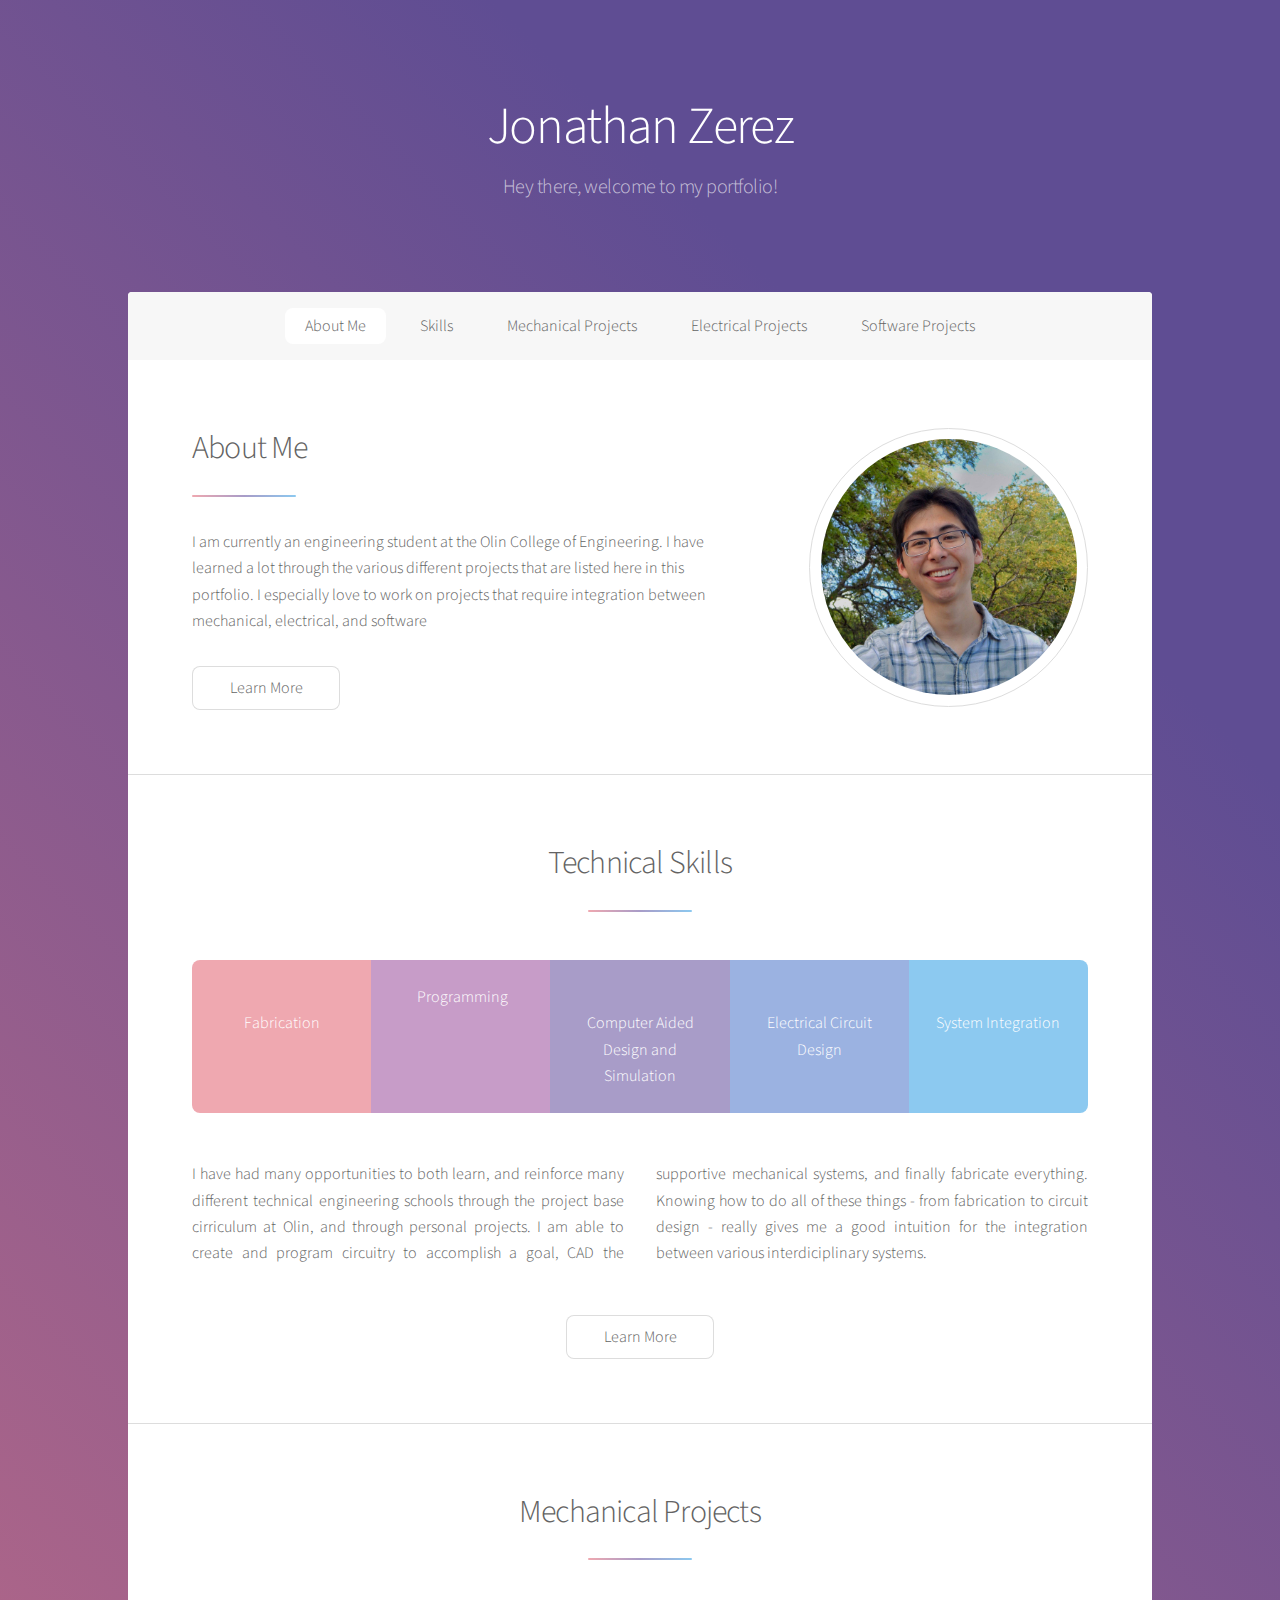
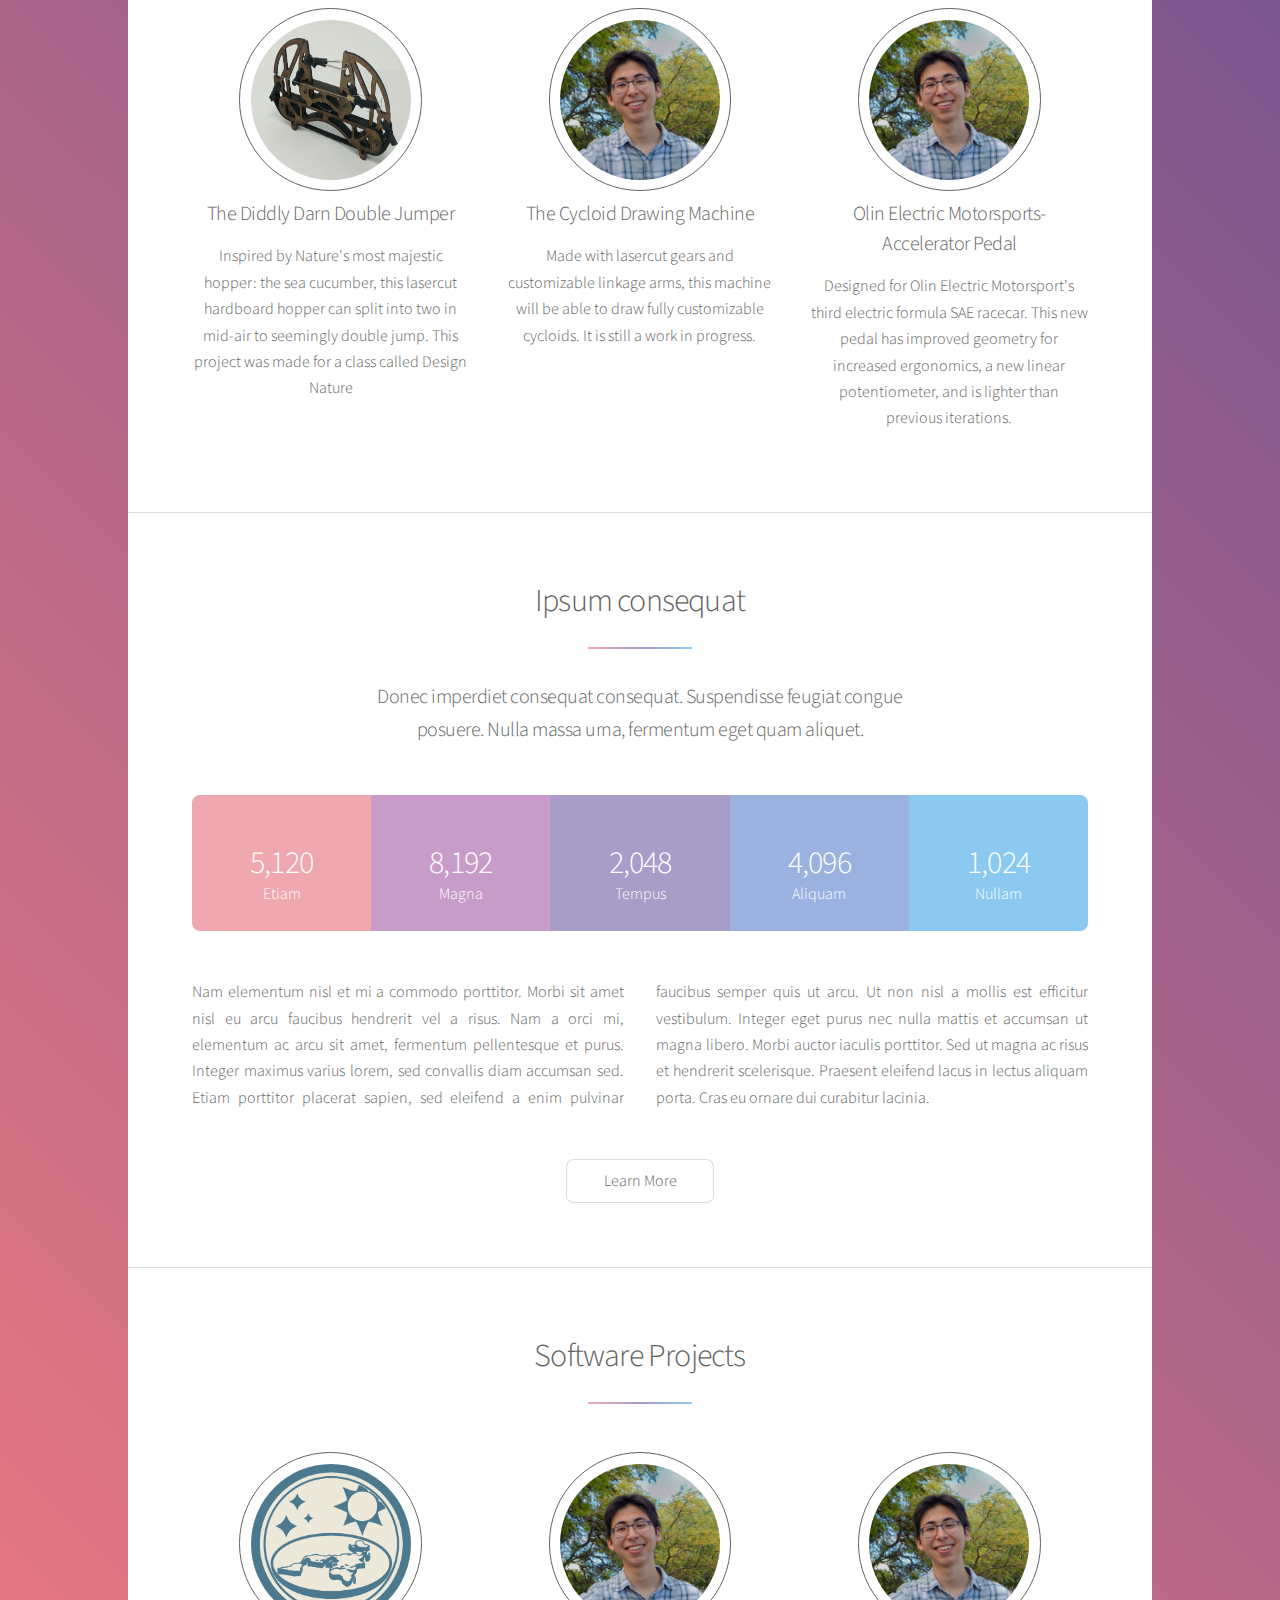
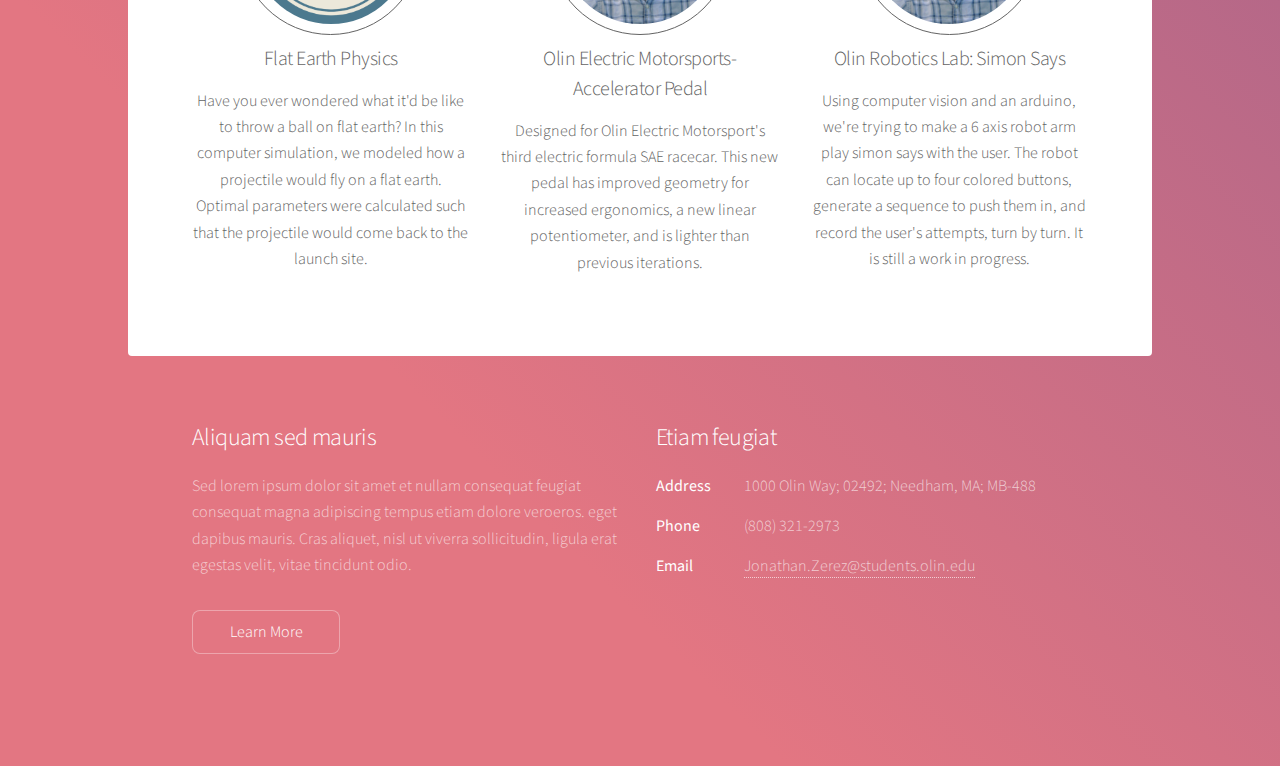
==== index.html @ deaae718 "basic customization" ====
<!DOCTYPE HTML>
<!--
	Stellar by HTML5 UP
	html5up.net | @ajlkn
	Free for personal and commercial use under the CCA 3.0 license (html5up.net/license)
-->
<html>
	<head>
		<title>Jonathan Zerez's Portfolio</title>
		<meta charset="utf-8" />
		<meta name="viewport" content="width=device-width, initial-scale=1" />
		<!--[if lte IE 8]><script src="assets/js/ie/html5shiv.js"></script><![endif]-->
		<link rel="stylesheet" href="assets/css/main.css" />
		<!--[if lte IE 9]><link rel="stylesheet" href="assets/css/ie9.css" /><![endif]-->
		<!--[if lte IE 8]><link rel="stylesheet" href="assets/css/ie8.css" /><![endif]-->
	</head>
	<body>

		<!-- Wrapper -->
			<div id="wrapper">

				<!-- Header -->
					<header id="header" class="alt">
						<h1>Jonathan Zerez</h1>
						<p>Hey there, welcome to my portfolio!</p>
					</header>

				<!-- Nav -->
					<nav id="nav">
						<ul>
							<li><a href="#intro" class="active">About Me</a></li>
							<li><a href="#skills">Skills</a></li>
							<li><a href="#first">Mechanical Projects</a></li>
							<li><a href="#second">Electrical Projects</a></li>
							<li><a href="#cta">Software Projects</a></li>
						</ul>
					</nav>

				<!-- Main -->
					<div id="main">

						<!-- Introduction -->
							<section id="intro" class="main">
								<div class="spotlight">
									<div class="content">
										<header class="major">
											<h2>About Me</h2>
										</header>
										<p>I am currently an engineering student at the Olin College of Engineering. I have learned a lot through the various different projects that are listed here in this portfolio. I especially love to work on projects that require integration between mechanical, electrical, and software</p>
										<ul class="actions">
											<li><a href="generic.html" class="button">Learn More</a></li>
										</ul>
									</div>
									<span class="image"><img src="images/pic01.jpg" alt="" /></span>
								</div>
							</section>

							<section id="skills" class="main special">
								<header class="major">
									<h2>Technical Skills</h2>
								</header>
								<ul class="statistics">
									<li class="style1">
										<span class="icon fa-cubes"></span>
										<br />
										Fabrication
									</li>
									<li class="style2">
										<span class="icon fa-code"></span>
										Programming
									</li>
									<li class="style3">
										<span class="icon fa-cogs"></span>
										<br />
										Computer Aided Design and Simulation
									</li>
									<li class="style4">
										<span class="icon fa-sitemap"></span>
										<br />
										Electrical Circuit Design
									</li>
									<li class="style5">
										<span class="icon fa-rocket"></span>
										<br />
										System Integration
									</li>
								</ul>
								<p class="content">I have had many opportunities to both learn, and reinforce many different technical engineering schools through the project base cirriculum at Olin, and through personal projects. I am able to create and program circuitry to accomplish a goal, CAD the supportive mechanical systems, and finally fabricate everything. Knowing how to do all of these things - from fabrication to circuit design - really gives me a good intuition for the integration between various interdiciplinary systems. </p>
								<footer class="major">
									<ul class="actions">
										<li><a href="generic.html" class="button">Learn More</a></li>
									</ul>
								</footer>
							</section>

						<!-- First Section -->
							<section id="first" class="main special">
								<header class="major">
									<h2>Mechanical Projects</h2>
								</header>
								<ul class="features">
									<li>
										<!--span class="icon"><img src="images/pic01.jpg" alt="" /></span-->
										<span class="image smol"><img src="images/Hopper1_crop.jpg" alt="" /></span>
										<h3>The Diddly Darn Double Jumper</h3>
										<p>Inspired by Nature's most majestic hopper: the sea cucumber, this lasercut hardboard hopper can split into two in mid-air to seemingly double jump. This project was made for a class called Design Nature</p>
									</li>
									<li>
										<span class="image smol"><img src="images/pic01.jpg" alt="" /></span>
										<h3>The Cycloid Drawing Machine</h3>
										<p>Made with lasercut gears and customizable linkage arms, this machine will be able to draw fully customizable cycloids. It is still a work in progress.</p>
									</li>
									<li>
										<span class="image smol"><img src="images/pic01.jpg" alt="" /></span>
										<h3>Olin Electric Motorsports-Accelerator Pedal</h3>
										<p>Designed for Olin Electric Motorsport's third electric formula SAE racecar. This new pedal has improved geometry for increased ergonomics, a new linear potentiometer, and is lighter than previous iterations.</p>
									</li>
								</ul>
							</section>

						<!-- Second Section -->
							<section id="second" class="main special">
								<header class="major">
									<h2>Ipsum consequat</h2>
									<p>Donec imperdiet consequat consequat. Suspendisse feugiat congue<br />
									posuere. Nulla massa urna, fermentum eget quam aliquet.</p>
								</header>
								<ul class="statistics">
									<li class="style1">
										<span class="icon fa-code-fork"></span>
										<strong>5,120</strong> Etiam
									</li>
									<li class="style2">
										<span class="icon fa-folder-open-o"></span>
										<strong>8,192</strong> Magna
									</li>
									<li class="style3">
										<span class="icon fa-signal"></span>
										<strong>2,048</strong> Tempus
									</li>
									<li class="style4">
										<span class="icon fa-laptop"></span>
										<strong>4,096</strong> Aliquam
									</li>
									<li class="style5">
										<span class="icon fa-diamond"></span>
										<strong>1,024</strong> Nullam
									</li>
								</ul>
								<p class="content">Nam elementum nisl et mi a commodo porttitor. Morbi sit amet nisl eu arcu faucibus hendrerit vel a risus. Nam a orci mi, elementum ac arcu sit amet, fermentum pellentesque et purus. Integer maximus varius lorem, sed convallis diam accumsan sed. Etiam porttitor placerat sapien, sed eleifend a enim pulvinar faucibus semper quis ut arcu. Ut non nisl a mollis est efficitur vestibulum. Integer eget purus nec nulla mattis et accumsan ut magna libero. Morbi auctor iaculis porttitor. Sed ut magna ac risus et hendrerit scelerisque. Praesent eleifend lacus in lectus aliquam porta. Cras eu ornare dui curabitur lacinia.</p>
								<footer class="major">
									<ul class="actions">
										<li><a href="generic.html" class="button">Learn More</a></li>
									</ul>
								</footer>
							</section>

						<!-- Get Started -->
							<section id="cta" class="main special">
								<header class="major">
									<h2>Software Projects</h2>
								</header>
								<ul class="features">
									<li>
										<!--span class="icon"><img src="images/pic01.jpg" alt="" /></span-->
										<span class="image smol"><img src="images/flat_earth.png" alt="" /></span>
										<h3>Flat Earth Physics</h3>
										<p>Have you ever wondered what it'd be like to throw a ball on flat earth? In this computer simulation, we modeled how a projectile would fly on a flat earth. Optimal parameters were calculated such that the projectile would come back to the launch site.</p>
									</li>
									<li>
										<span class="image smol"><img src="images/pic01.jpg" alt="" /></span>
										<h3>Olin Electric Motorsports-Accelerator Pedal</h3>
										<p>Designed for Olin Electric Motorsport's third electric formula SAE racecar. This new pedal has improved geometry for increased ergonomics, a new linear potentiometer, and is lighter than previous iterations.</p>
									</li>
									<li>
										<span class="image smol"><img src="images/pic01.jpg" alt="" /></span>
										<h3>Olin Robotics Lab: Simon Says</h3>
										<p>Using computer vision and an arduino, we're trying to make a 6 axis robot arm play simon says with the user. The robot can locate up to four colored buttons, generate a sequence to push them in, and record the user's attempts, turn by turn. It is still a work in progress.</p>
									</li>

								</ul>
							<!--
								<header class="major">
									<h2>Congue imperdiet</h2>
									<p>Donec imperdiet consequat consequat. Suspendisse feugiat congue<br />
									posuere. Nulla massa urna, fermentum eget quam aliquet.</p>
								</header>
								<footer class="major">
									<ul class="actions">
										<li><a href="generic.html" class="button special">Get Started</a></li>
										<li><a href="generic.html" class="button">Learn More</a></li>
									</ul>
								</footer>

							-->
							</section>

					</div>

				<!-- Footer -->
					<footer id="footer">
						<section>
							<h2>Aliquam sed mauris</h2>
							<p>Sed lorem ipsum dolor sit amet et nullam consequat feugiat consequat magna adipiscing tempus etiam dolore veroeros. eget dapibus mauris. Cras aliquet, nisl ut viverra sollicitudin, ligula erat egestas velit, vitae tincidunt odio.</p>
							<ul class="actions">
								<li><a href="generic.html" class="button">Learn More</a></li>
							</ul>
						</section>
						<section>
							<h2>Etiam feugiat</h2>
							<dl class="alt">
								<dt>Address</dt>
								<dd>1000 Olin Way; 02492; Needham, MA; MB-488</dd>
								<dt>Phone</dt>
								<dd>(808) 321-2973</dd>
								<dt>Email</dt>
								<dd><a href="#">Jonathan.Zerez@students.olin.edu</a></dd>
							</dl>
							<!--
							<ul class="icons">
								<li><a href="#" class="icon fa-twitter alt"><span class="label">Twitter</span></a></li>
								<li><a href="#" class="icon fa-facebook alt"><span class="label">Facebook</span></a></li>
								<li><a href="#" class="icon fa-instagram alt"><span class="label">Instagram</span></a></li>
								<li><a href="#" class="icon fa-github alt"><span class="label">GitHub</span></a></li>
								<li><a href="#" class="icon fa-dribbble alt"><span class="label">Dribbble</span></a></li>
							</ul>
							-->
						</section>
					</footer>

			</div>

		<!-- Scripts -->
			<script src="assets/js/jquery.min.js"></script>
			<script src="assets/js/jquery.scrollex.min.js"></script>
			<script src="assets/js/jquery.scrolly.min.js"></script>
			<script src="assets/js/skel.min.js"></script>
			<script src="assets/js/util.js"></script>
			<!--[if lte IE 8]><script src="assets/js/ie/respond.min.js"></script><![endif]-->
			<script src="assets/js/main.js"></script>

	</body>
</html>
---- assets/css/main.css ----
@import url(font-awesome.min.css);
@import "https://fonts.googleapis.com/css?family=Source+Sans+Pro:300,400";

/*
	Stellar by HTML5 UP
	html5up.net | @ajlkn
	Free for personal and commercial use under the CCA 3.0 license (html5up.net/license)
*/

/* Reset */

	html, body, div, span, applet, object, iframe, h1, h2, h3, h4, h5, h6, p, blockquote, pre, a, abbr, acronym, address, big, cite, code, del, dfn, em, img, ins, kbd, q, s, samp, small, strike, strong, sub, sup, tt, var, b, u, i, center, dl, dt, dd, ol, ul, li, fieldset, form, label, legend, table, caption, tbody, tfoot, thead, tr, th, td, article, aside, canvas, details, embed, figure, figcaption, footer, header, hgroup, menu, nav, output, ruby, section, summary, time, mark, audio, video {
		margin: 0;
		padding: 0;
		border: 0;
		font-size: 100%;
		font: inherit;
		vertical-align: baseline;
	}

	article, aside, details, figcaption, figure, footer, header, hgroup, menu, nav, section {
		display: block;
	}

	body {
		line-height: 1;
	}

	ol, ul {
		list-style: none;
	}

	blockquote, q {
		quotes: none;
	}

	blockquote:before, blockquote:after, q:before, q:after {
		content: '';
		content: none;
	}

	table {
		border-collapse: collapse;
		border-spacing: 0;
	}

	body {
		-webkit-text-size-adjust: none;
	}

/* Box Model */

	*, *:before, *:after {
		-moz-box-sizing: border-box;
		-webkit-box-sizing: border-box;
		box-sizing: border-box;
	}

/* Grid */

	.row {
		border-bottom: solid 1px transparent;
		-moz-box-sizing: border-box;
		-webkit-box-sizing: border-box;
		box-sizing: border-box;
	}

	.row > * {
		float: left;
		-moz-box-sizing: border-box;
		-webkit-box-sizing: border-box;
		box-sizing: border-box;
	}

	.row:after, .row:before {
		content: '';
		display: block;
		clear: both;
		height: 0;
	}

	.row.uniform > * > :first-child {
		margin-top: 0;
	}

	.row.uniform > * > :last-child {
		margin-bottom: 0;
	}

	.row.\30 \25 > * {
		padding: 0 0 0 0em;
	}

	.row.\30 \25 {
		margin: 0 0 -1px 0em;
	}

	.row.uniform.\30 \25 > * {
		padding: 0em 0 0 0em;
	}

	.row.uniform.\30 \25 {
		margin: 0em 0 -1px 0em;
	}

	.row > * {
		padding: 0 0 0 1.5em;
	}

	.row {
		margin: 0 0 -1px -1.5em;
	}

	.row.uniform > * {
		padding: 1.5em 0 0 1.5em;
	}

	.row.uniform {
		margin: -1.5em 0 -1px -1.5em;
	}

	.row.\32 00\25 > * {
		padding: 0 0 0 3em;
	}

	.row.\32 00\25 {
		margin: 0 0 -1px -3em;
	}

	.row.uniform.\32 00\25 > * {
		padding: 3em 0 0 3em;
	}

	.row.uniform.\32 00\25 {
		margin: -3em 0 -1px -3em;
	}

	.row.\31 50\25 > * {
		padding: 0 0 0 2.25em;
	}

	.row.\31 50\25 {
		margin: 0 0 -1px -2.25em;
	}

	.row.uniform.\31 50\25 > * {
		padding: 2.25em 0 0 2.25em;
	}

	.row.uniform.\31 50\25 {
		margin: -2.25em 0 -1px -2.25em;
	}

	.row.\35 0\25 > * {
		padding: 0 0 0 0.75em;
	}

	.row.\35 0\25 {
		margin: 0 0 -1px -0.75em;
	}

	.row.uniform.\35 0\25 > * {
		padding: 0.75em 0 0 0.75em;
	}

	.row.uniform.\35 0\25 {
		margin: -0.75em 0 -1px -0.75em;
	}

	.row.\32 5\25 > * {
		padding: 0 0 0 0.375em;
	}

	.row.\32 5\25 {
		margin: 0 0 -1px -0.375em;
	}

	.row.uniform.\32 5\25 > * {
		padding: 0.375em 0 0 0.375em;
	}

	.row.uniform.\32 5\25 {
		margin: -0.375em 0 -1px -0.375em;
	}

	.\31 2u, .\31 2u\24 {
		width: 100%;
		clear: none;
		margin-left: 0;
	}

	.\31 1u, .\31 1u\24 {
		width: 91.6666666667%;
		clear: none;
		margin-left: 0;
	}

	.\31 0u, .\31 0u\24 {
		width: 83.3333333333%;
		clear: none;
		margin-left: 0;
	}

	.\39 u, .\39 u\24 {
		width: 75%;
		clear: none;
		margin-left: 0;
	}

	.\38 u, .\38 u\24 {
		width: 66.6666666667%;
		clear: none;
		margin-left: 0;
	}

	.\37 u, .\37 u\24 {
		width: 58.3333333333%;
		clear: none;
		margin-left: 0;
	}

	.\36 u, .\36 u\24 {
		width: 50%;
		clear: none;
		margin-left: 0;
	}

	.\35 u, .\35 u\24 {
		width: 41.6666666667%;
		clear: none;
		margin-left: 0;
	}

	.\34 u, .\34 u\24 {
		width: 33.3333333333%;
		clear: none;
		margin-left: 0;
	}

	.\33 u, .\33 u\24 {
		width: 25%;
		clear: none;
		margin-left: 0;
	}

	.\32 u, .\32 u\24 {
		width: 16.6666666667%;
		clear: none;
		margin-left: 0;
	}

	.\31 u, .\31 u\24 {
		width: 8.3333333333%;
		clear: none;
		margin-left: 0;
	}

	.\31 2u\24 + *,
	.\31 1u\24 + *,
	.\31 0u\24 + *,
	.\39 u\24 + *,
	.\38 u\24 + *,
	.\37 u\24 + *,
	.\36 u\24 + *,
	.\35 u\24 + *,
	.\34 u\24 + *,
	.\33 u\24 + *,
	.\32 u\24 + *,
	.\31 u\24 + * {
		clear: left;
	}

	.\-11u {
		margin-left: 91.66667%;
	}

	.\-10u {
		margin-left: 83.33333%;
	}

	.\-9u {
		margin-left: 75%;
	}

	.\-8u {
		margin-left: 66.66667%;
	}

	.\-7u {
		margin-left: 58.33333%;
	}

	.\-6u {
		margin-left: 50%;
	}

	.\-5u {
		margin-left: 41.66667%;
	}

	.\-4u {
		margin-left: 33.33333%;
	}

	.\-3u {
		margin-left: 25%;
	}

	.\-2u {
		margin-left: 16.66667%;
	}

	.\-1u {
		margin-left: 8.33333%;
	}

	@media screen and (max-width: 1680px) {

		.row > * {
			padding: 0 0 0 1.5em;
		}

		.row {
			margin: 0 0 -1px -1.5em;
		}

		.row.uniform > * {
			padding: 1.5em 0 0 1.5em;
		}

		.row.uniform {
			margin: -1.5em 0 -1px -1.5em;
		}

		.row.\32 00\25 > * {
			padding: 0 0 0 3em;
		}

		.row.\32 00\25 {
			margin: 0 0 -1px -3em;
		}

		.row.uniform.\32 00\25 > * {
			padding: 3em 0 0 3em;
		}

		.row.uniform.\32 00\25 {
			margin: -3em 0 -1px -3em;
		}

		.row.\31 50\25 > * {
			padding: 0 0 0 2.25em;
		}

		.row.\31 50\25 {
			margin: 0 0 -1px -2.25em;
		}

		.row.uniform.\31 50\25 > * {
			padding: 2.25em 0 0 2.25em;
		}

		.row.uniform.\31 50\25 {
			margin: -2.25em 0 -1px -2.25em;
		}

		.row.\35 0\25 > * {
			padding: 0 0 0 0.75em;
		}

		.row.\35 0\25 {
			margin: 0 0 -1px -0.75em;
		}

		.row.uniform.\35 0\25 > * {
			padding: 0.75em 0 0 0.75em;
		}

		.row.uniform.\35 0\25 {
			margin: -0.75em 0 -1px -0.75em;
		}

		.row.\32 5\25 > * {
			padding: 0 0 0 0.375em;
		}

		.row.\32 5\25 {
			margin: 0 0 -1px -0.375em;
		}

		.row.uniform.\32 5\25 > * {
			padding: 0.375em 0 0 0.375em;
		}

		.row.uniform.\32 5\25 {
			margin: -0.375em 0 -1px -0.375em;
		}

		.\31 2u\28xlarge\29, .\31 2u\24\28xlarge\29 {
			width: 100%;
			clear: none;
			margin-left: 0;
		}

		.\31 1u\28xlarge\29, .\31 1u\24\28xlarge\29 {
			width: 91.6666666667%;
			clear: none;
			margin-left: 0;
		}

		.\31 0u\28xlarge\29, .\31 0u\24\28xlarge\29 {
			width: 83.3333333333%;
			clear: none;
			margin-left: 0;
		}

		.\39 u\28xlarge\29, .\39 u\24\28xlarge\29 {
			width: 75%;
			clear: none;
			margin-left: 0;
		}

		.\38 u\28xlarge\29, .\38 u\24\28xlarge\29 {
			width: 66.6666666667%;
			clear: none;
			margin-left: 0;
		}

		.\37 u\28xlarge\29, .\37 u\24\28xlarge\29 {
			width: 58.3333333333%;
			clear: none;
			margin-left: 0;
		}

		.\36 u\28xlarge\29, .\36 u\24\28xlarge\29 {
			width: 50%;
			clear: none;
			margin-left: 0;
		}

		.\35 u\28xlarge\29, .\35 u\24\28xlarge\29 {
			width: 41.6666666667%;
			clear: none;
			margin-left: 0;
		}

		.\34 u\28xlarge\29, .\34 u\24\28xlarge\29 {
			width: 33.3333333333%;
			clear: none;
			margin-left: 0;
		}

		.\33 u\28xlarge\29, .\33 u\24\28xlarge\29 {
			width: 25%;
			clear: none;
			margin-left: 0;
		}

		.\32 u\28xlarge\29, .\32 u\24\28xlarge\29 {
			width: 16.6666666667%;
			clear: none;
			margin-left: 0;
		}

		.\31 u\28xlarge\29, .\31 u\24\28xlarge\29 {
			width: 8.3333333333%;
			clear: none;
			margin-left: 0;
		}

		.\31 2u\24\28xlarge\29 + *,
		.\31 1u\24\28xlarge\29 + *,
		.\31 0u\24\28xlarge\29 + *,
		.\39 u\24\28xlarge\29 + *,
		.\38 u\24\28xlarge\29 + *,
		.\37 u\24\28xlarge\29 + *,
		.\36 u\24\28xlarge\29 + *,
		.\35 u\24\28xlarge\29 + *,
		.\34 u\24\28xlarge\29 + *,
		.\33 u\24\28xlarge\29 + *,
		.\32 u\24\28xlarge\29 + *,
		.\31 u\24\28xlarge\29 + * {
			clear: left;
		}

		.\-11u\28xlarge\29 {
			margin-left: 91.66667%;
		}

		.\-10u\28xlarge\29 {
			margin-left: 83.33333%;
		}

		.\-9u\28xlarge\29 {
			margin-left: 75%;
		}

		.\-8u\28xlarge\29 {
			margin-left: 66.66667%;
		}

		.\-7u\28xlarge\29 {
			margin-left: 58.33333%;
		}

		.\-6u\28xlarge\29 {
			margin-left: 50%;
		}

		.\-5u\28xlarge\29 {
			margin-left: 41.66667%;
		}

		.\-4u\28xlarge\29 {
			margin-left: 33.33333%;
		}

		.\-3u\28xlarge\29 {
			margin-left: 25%;
		}

		.\-2u\28xlarge\29 {
			margin-left: 16.66667%;
		}

		.\-1u\28xlarge\29 {
			margin-left: 8.33333%;
		}

	}

	@media screen and (max-width: 1280px) {

		.row > * {
			padding: 0 0 0 1.5em;
		}

		.row {
			margin: 0 0 -1px -1.5em;
		}

		.row.uniform > * {
			padding: 1.5em 0 0 1.5em;
		}

		.row.uniform {
			margin: -1.5em 0 -1px -1.5em;
		}

		.row.\32 00\25 > * {
			padding: 0 0 0 3em;
		}

		.row.\32 00\25 {
			margin: 0 0 -1px -3em;
		}

		.row.uniform.\32 00\25 > * {
			padding: 3em 0 0 3em;
		}

		.row.uniform.\32 00\25 {
			margin: -3em 0 -1px -3em;
		}

		.row.\31 50\25 > * {
			padding: 0 0 0 2.25em;
		}

		.row.\31 50\25 {
			margin: 0 0 -1px -2.25em;
		}

		.row.uniform.\31 50\25 > * {
			padding: 2.25em 0 0 2.25em;
		}

		.row.uniform.\31 50\25 {
			margin: -2.25em 0 -1px -2.25em;
		}

		.row.\35 0\25 > * {
			padding: 0 0 0 0.75em;
		}

		.row.\35 0\25 {
			margin: 0 0 -1px -0.75em;
		}

		.row.uniform.\35 0\25 > * {
			padding: 0.75em 0 0 0.75em;
		}

		.row.uniform.\35 0\25 {
			margin: -0.75em 0 -1px -0.75em;
		}

		.row.\32 5\25 > * {
			padding: 0 0 0 0.375em;
		}

		.row.\32 5\25 {
			margin: 0 0 -1px -0.375em;
		}

		.row.uniform.\32 5\25 > * {
			padding: 0.375em 0 0 0.375em;
		}

		.row.uniform.\32 5\25 {
			margin: -0.375em 0 -1px -0.375em;
		}

		.\31 2u\28large\29, .\31 2u\24\28large\29 {
			width: 100%;
			clear: none;
			margin-left: 0;
		}

		.\31 1u\28large\29, .\31 1u\24\28large\29 {
			width: 91.6666666667%;
			clear: none;
			margin-left: 0;
		}

		.\31 0u\28large\29, .\31 0u\24\28large\29 {
			width: 83.3333333333%;
			clear: none;
			margin-left: 0;
		}

		.\39 u\28large\29, .\39 u\24\28large\29 {
			width: 75%;
			clear: none;
			margin-left: 0;
		}

		.\38 u\28large\29, .\38 u\24\28large\29 {
			width: 66.6666666667%;
			clear: none;
			margin-left: 0;
		}

		.\37 u\28large\29, .\37 u\24\28large\29 {
			width: 58.3333333333%;
			clear: none;
			margin-left: 0;
		}

		.\36 u\28large\29, .\36 u\24\28large\29 {
			width: 50%;
			clear: none;
			margin-left: 0;
		}

		.\35 u\28large\29, .\35 u\24\28large\29 {
			width: 41.6666666667%;
			clear: none;
			margin-left: 0;
		}

		.\34 u\28large\29, .\34 u\24\28large\29 {
			width: 33.3333333333%;
			clear: none;
			margin-left: 0;
		}

		.\33 u\28large\29, .\33 u\24\28large\29 {
			width: 25%;
			clear: none;
			margin-left: 0;
		}

		.\32 u\28large\29, .\32 u\24\28large\29 {
			width: 16.6666666667%;
			clear: none;
			margin-left: 0;
		}

		.\31 u\28large\29, .\31 u\24\28large\29 {
			width: 8.3333333333%;
			clear: none;
			margin-left: 0;
		}

		.\31 2u\24\28large\29 + *,
		.\31 1u\24\28large\29 + *,
		.\31 0u\24\28large\29 + *,
		.\39 u\24\28large\29 + *,
		.\38 u\24\28large\29 + *,
		.\37 u\24\28large\29 + *,
		.\36 u\24\28large\29 + *,
		.\35 u\24\28large\29 + *,
		.\34 u\24\28large\29 + *,
		.\33 u\24\28large\29 + *,
		.\32 u\24\28large\29 + *,
		.\31 u\24\28large\29 + * {
			clear: left;
		}

		.\-11u\28large\29 {
			margin-left: 91.66667%;
		}

		.\-10u\28large\29 {
			margin-left: 83.33333%;
		}

		.\-9u\28large\29 {
			margin-left: 75%;
		}

		.\-8u\28large\29 {
			margin-left: 66.66667%;
		}

		.\-7u\28large\29 {
			margin-left: 58.33333%;
		}

		.\-6u\28large\29 {
			margin-left: 50%;
		}

		.\-5u\28large\29 {
			margin-left: 41.66667%;
		}

		.\-4u\28large\29 {
			margin-left: 33.33333%;
		}

		.\-3u\28large\29 {
			margin-left: 25%;
		}

		.\-2u\28large\29 {
			margin-left: 16.66667%;
		}

		.\-1u\28large\29 {
			margin-left: 8.33333%;
		}

	}

	@media screen and (max-width: 980px) {

		.row > * {
			padding: 0 0 0 1.5em;
		}

		.row {
			margin: 0 0 -1px -1.5em;
		}

		.row.uniform > * {
			padding: 1.5em 0 0 1.5em;
		}

		.row.uniform {
			margin: -1.5em 0 -1px -1.5em;
		}

		.row.\32 00\25 > * {
			padding: 0 0 0 3em;
		}

		.row.\32 00\25 {
			margin: 0 0 -1px -3em;
		}

		.row.uniform.\32 00\25 > * {
			padding: 3em 0 0 3em;
		}

		.row.uniform.\32 00\25 {
			margin: -3em 0 -1px -3em;
		}

		.row.\31 50\25 > * {
			padding: 0 0 0 2.25em;
		}

		.row.\31 50\25 {
			margin: 0 0 -1px -2.25em;
		}

		.row.uniform.\31 50\25 > * {
			padding: 2.25em 0 0 2.25em;
		}

		.row.uniform.\31 50\25 {
			margin: -2.25em 0 -1px -2.25em;
		}

		.row.\35 0\25 > * {
			padding: 0 0 0 0.75em;
		}

		.row.\35 0\25 {
			margin: 0 0 -1px -0.75em;
		}

		.row.uniform.\35 0\25 > * {
			padding: 0.75em 0 0 0.75em;
		}

		.row.uniform.\35 0\25 {
			margin: -0.75em 0 -1px -0.75em;
		}

		.row.\32 5\25 > * {
			padding: 0 0 0 0.375em;
		}

		.row.\32 5\25 {
			margin: 0 0 -1px -0.375em;
		}

		.row.uniform.\32 5\25 > * {
			padding: 0.375em 0 0 0.375em;
		}

		.row.uniform.\32 5\25 {
			margin: -0.375em 0 -1px -0.375em;
		}

		.\31 2u\28medium\29, .\31 2u\24\28medium\29 {
			width: 100%;
			clear: none;
			margin-left: 0;
		}

		.\31 1u\28medium\29, .\31 1u\24\28medium\29 {
			width: 91.6666666667%;
			clear: none;
			margin-left: 0;
		}

		.\31 0u\28medium\29, .\31 0u\24\28medium\29 {
			width: 83.3333333333%;
			clear: none;
			margin-left: 0;
		}

		.\39 u\28medium\29, .\39 u\24\28medium\29 {
			width: 75%;
			clear: none;
			margin-left: 0;
		}

		.\38 u\28medium\29, .\38 u\24\28medium\29 {
			width: 66.6666666667%;
			clear: none;
			margin-left: 0;
		}

		.\37 u\28medium\29, .\37 u\24\28medium\29 {
			width: 58.3333333333%;
			clear: none;
			margin-left: 0;
		}

		.\36 u\28medium\29, .\36 u\24\28medium\29 {
			width: 50%;
			clear: none;
			margin-left: 0;
		}

		.\35 u\28medium\29, .\35 u\24\28medium\29 {
			width: 41.6666666667%;
			clear: none;
			margin-left: 0;
		}

		.\34 u\28medium\29, .\34 u\24\28medium\29 {
			width: 33.3333333333%;
			clear: none;
			margin-left: 0;
		}

		.\33 u\28medium\29, .\33 u\24\28medium\29 {
			width: 25%;
			clear: none;
			margin-left: 0;
		}

		.\32 u\28medium\29, .\32 u\24\28medium\29 {
			width: 16.6666666667%;
			clear: none;
			margin-left: 0;
		}

		.\31 u\28medium\29, .\31 u\24\28medium\29 {
			width: 8.3333333333%;
			clear: none;
			margin-left: 0;
		}

		.\31 2u\24\28medium\29 + *,
		.\31 1u\24\28medium\29 + *,
		.\31 0u\24\28medium\29 + *,
		.\39 u\24\28medium\29 + *,
		.\38 u\24\28medium\29 + *,
		.\37 u\24\28medium\29 + *,
		.\36 u\24\28medium\29 + *,
		.\35 u\24\28medium\29 + *,
		.\34 u\24\28medium\29 + *,
		.\33 u\24\28medium\29 + *,
		.\32 u\24\28medium\29 + *,
		.\31 u\24\28medium\29 + * {
			clear: left;
		}

		.\-11u\28medium\29 {
			margin-left: 91.66667%;
		}

		.\-10u\28medium\29 {
			margin-left: 83.33333%;
		}

		.\-9u\28medium\29 {
			margin-left: 75%;
		}

		.\-8u\28medium\29 {
			margin-left: 66.66667%;
		}

		.\-7u\28medium\29 {
			margin-left: 58.33333%;
		}

		.\-6u\28medium\29 {
			margin-left: 50%;
		}

		.\-5u\28medium\29 {
			margin-left: 41.66667%;
		}

		.\-4u\28medium\29 {
			margin-left: 33.33333%;
		}

		.\-3u\28medium\29 {
			margin-left: 25%;
		}

		.\-2u\28medium\29 {
			margin-left: 16.66667%;
		}

		.\-1u\28medium\29 {
			margin-left: 8.33333%;
		}

	}

	@media screen and (max-width: 736px) {

		.row > * {
			padding: 0 0 0 1em;
		}

		.row {
			margin: 0 0 -1px -1em;
		}

		.row.uniform > * {
			padding: 1em 0 0 1em;
		}

		.row.uniform {
			margin: -1em 0 -1px -1em;
		}

		.row.\32 00\25 > * {
			padding: 0 0 0 2em;
		}

		.row.\32 00\25 {
			margin: 0 0 -1px -2em;
		}

		.row.uniform.\32 00\25 > * {
			padding: 2em 0 0 2em;
		}

		.row.uniform.\32 00\25 {
			margin: -2em 0 -1px -2em;
		}

		.row.\31 50\25 > * {
			padding: 0 0 0 1.5em;
		}

		.row.\31 50\25 {
			margin: 0 0 -1px -1.5em;
		}

		.row.uniform.\31 50\25 > * {
			padding: 1.5em 0 0 1.5em;
		}

		.row.uniform.\31 50\25 {
			margin: -1.5em 0 -1px -1.5em;
		}

		.row.\35 0\25 > * {
			padding: 0 0 0 0.5em;
		}

		.row.\35 0\25 {
			margin: 0 0 -1px -0.5em;
		}

		.row.uniform.\35 0\25 > * {
			padding: 0.5em 0 0 0.5em;
		}

		.row.uniform.\35 0\25 {
			margin: -0.5em 0 -1px -0.5em;
		}

		.row.\32 5\25 > * {
			padding: 0 0 0 0.25em;
		}

		.row.\32 5\25 {
			margin: 0 0 -1px -0.25em;
		}

		.row.uniform.\32 5\25 > * {
			padding: 0.25em 0 0 0.25em;
		}

		.row.uniform.\32 5\25 {
			margin: -0.25em 0 -1px -0.25em;
		}

		.\31 2u\28small\29, .\31 2u\24\28small\29 {
			width: 100%;
			clear: none;
			margin-left: 0;
		}

		.\31 1u\28small\29, .\31 1u\24\28small\29 {
			width: 91.6666666667%;
			clear: none;
			margin-left: 0;
		}

		.\31 0u\28small\29, .\31 0u\24\28small\29 {
			width: 83.3333333333%;
			clear: none;
			margin-left: 0;
		}

		.\39 u\28small\29, .\39 u\24\28small\29 {
			width: 75%;
			clear: none;
			margin-left: 0;
		}

		.\38 u\28small\29, .\38 u\24\28small\29 {
			width: 66.6666666667%;
			clear: none;
			margin-left: 0;
		}

		.\37 u\28small\29, .\37 u\24\28small\29 {
			width: 58.3333333333%;
			clear: none;
			margin-left: 0;
		}

		.\36 u\28small\29, .\36 u\24\28small\29 {
			width: 50%;
			clear: none;
			margin-left: 0;
		}

		.\35 u\28small\29, .\35 u\24\28small\29 {
			width: 41.6666666667%;
			clear: none;
			margin-left: 0;
		}

		.\34 u\28small\29, .\34 u\24\28small\29 {
			width: 33.3333333333%;
			clear: none;
			margin-left: 0;
		}

		.\33 u\28small\29, .\33 u\24\28small\29 {
			width: 25%;
			clear: none;
			margin-left: 0;
		}

		.\32 u\28small\29, .\32 u\24\28small\29 {
			width: 16.6666666667%;
			clear: none;
			margin-left: 0;
		}

		.\31 u\28small\29, .\31 u\24\28small\29 {
			width: 8.3333333333%;
			clear: none;
			margin-left: 0;
		}

		.\31 2u\24\28small\29 + *,
		.\31 1u\24\28small\29 + *,
		.\31 0u\24\28small\29 + *,
		.\39 u\24\28small\29 + *,
		.\38 u\24\28small\29 + *,
		.\37 u\24\28small\29 + *,
		.\36 u\24\28small\29 + *,
		.\35 u\24\28small\29 + *,
		.\34 u\24\28small\29 + *,
		.\33 u\24\28small\29 + *,
		.\32 u\24\28small\29 + *,
		.\31 u\24\28small\29 + * {
			clear: left;
		}

		.\-11u\28small\29 {
			margin-left: 91.66667%;
		}

		.\-10u\28small\29 {
			margin-left: 83.33333%;
		}

		.\-9u\28small\29 {
			margin-left: 75%;
		}

		.\-8u\28small\29 {
			margin-left: 66.66667%;
		}

		.\-7u\28small\29 {
			margin-left: 58.33333%;
		}

		.\-6u\28small\29 {
			margin-left: 50%;
		}

		.\-5u\28small\29 {
			margin-left: 41.66667%;
		}

		.\-4u\28small\29 {
			margin-left: 33.33333%;
		}

		.\-3u\28small\29 {
			margin-left: 25%;
		}

		.\-2u\28small\29 {
			margin-left: 16.66667%;
		}

		.\-1u\28small\29 {
			margin-left: 8.33333%;
		}

	}

	@media screen and (max-width: 480px) {

		.row > * {
			padding: 0 0 0 1em;
		}

		.row {
			margin: 0 0 -1px -1em;
		}

		.row.uniform > * {
			padding: 1em 0 0 1em;
		}

		.row.uniform {
			margin: -1em 0 -1px -1em;
		}

		.row.\32 00\25 > * {
			padding: 0 0 0 2em;
		}

		.row.\32 00\25 {
			margin: 0 0 -1px -2em;
		}

		.row.uniform.\32 00\25 > * {
			padding: 2em 0 0 2em;
		}

		.row.uniform.\32 00\25 {
			margin: -2em 0 -1px -2em;
		}

		.row.\31 50\25 > * {
			padding: 0 0 0 1.5em;
		}

		.row.\31 50\25 {
			margin: 0 0 -1px -1.5em;
		}

		.row.uniform.\31 50\25 > * {
			padding: 1.5em 0 0 1.5em;
		}

		.row.uniform.\31 50\25 {
			margin: -1.5em 0 -1px -1.5em;
		}

		.row.\35 0\25 > * {
			padding: 0 0 0 0.5em;
		}

		.row.\35 0\25 {
			margin: 0 0 -1px -0.5em;
		}

		.row.uniform.\35 0\25 > * {
			padding: 0.5em 0 0 0.5em;
		}

		.row.uniform.\35 0\25 {
			margin: -0.5em 0 -1px -0.5em;
		}

		.row.\32 5\25 > * {
			padding: 0 0 0 0.25em;
		}

		.row.\32 5\25 {
			margin: 0 0 -1px -0.25em;
		}

		.row.uniform.\32 5\25 > * {
			padding: 0.25em 0 0 0.25em;
		}

		.row.uniform.\32 5\25 {
			margin: -0.25em 0 -1px -0.25em;
		}

		.\31 2u\28xsmall\29, .\31 2u\24\28xsmall\29 {
			width: 100%;
			clear: none;
			margin-left: 0;
		}

		.\31 1u\28xsmall\29, .\31 1u\24\28xsmall\29 {
			width: 91.6666666667%;
			clear: none;
			margin-left: 0;
		}

		.\31 0u\28xsmall\29, .\31 0u\24\28xsmall\29 {
			width: 83.3333333333%;
			clear: none;
			margin-left: 0;
		}

		.\39 u\28xsmall\29, .\39 u\24\28xsmall\29 {
			width: 75%;
			clear: none;
			margin-left: 0;
		}

		.\38 u\28xsmall\29, .\38 u\24\28xsmall\29 {
			width: 66.6666666667%;
			clear: none;
			margin-left: 0;
		}

		.\37 u\28xsmall\29, .\37 u\24\28xsmall\29 {
			width: 58.3333333333%;
			clear: none;
			margin-left: 0;
		}

		.\36 u\28xsmall\29, .\36 u\24\28xsmall\29 {
			width: 50%;
			clear: none;
			margin-left: 0;
		}

		.\35 u\28xsmall\29, .\35 u\24\28xsmall\29 {
			width: 41.6666666667%;
			clear: none;
			margin-left: 0;
		}

		.\34 u\28xsmall\29, .\34 u\24\28xsmall\29 {
			width: 33.3333333333%;
			clear: none;
			margin-left: 0;
		}

		.\33 u\28xsmall\29, .\33 u\24\28xsmall\29 {
			width: 25%;
			clear: none;
			margin-left: 0;
		}

		.\32 u\28xsmall\29, .\32 u\24\28xsmall\29 {
			width: 16.6666666667%;
			clear: none;
			margin-left: 0;
		}

		.\31 u\28xsmall\29, .\31 u\24\28xsmall\29 {
			width: 8.3333333333%;
			clear: none;
			margin-left: 0;
		}

		.\31 2u\24\28xsmall\29 + *,
		.\31 1u\24\28xsmall\29 + *,
		.\31 0u\24\28xsmall\29 + *,
		.\39 u\24\28xsmall\29 + *,
		.\38 u\24\28xsmall\29 + *,
		.\37 u\24\28xsmall\29 + *,
		.\36 u\24\28xsmall\29 + *,
		.\35 u\24\28xsmall\29 + *,
		.\34 u\24\28xsmall\29 + *,
		.\33 u\24\28xsmall\29 + *,
		.\32 u\24\28xsmall\29 + *,
		.\31 u\24\28xsmall\29 + * {
			clear: left;
		}

		.\-11u\28xsmall\29 {
			margin-left: 91.66667%;
		}

		.\-10u\28xsmall\29 {
			margin-left: 83.33333%;
		}

		.\-9u\28xsmall\29 {
			margin-left: 75%;
		}

		.\-8u\28xsmall\29 {
			margin-left: 66.66667%;
		}

		.\-7u\28xsmall\29 {
			margin-left: 58.33333%;
		}

		.\-6u\28xsmall\29 {
			margin-left: 50%;
		}

		.\-5u\28xsmall\29 {
			margin-left: 41.66667%;
		}

		.\-4u\28xsmall\29 {
			margin-left: 33.33333%;
		}

		.\-3u\28xsmall\29 {
			margin-left: 25%;
		}

		.\-2u\28xsmall\29 {
			margin-left: 16.66667%;
		}

		.\-1u\28xsmall\29 {
			margin-left: 8.33333%;
		}

	}

	@media screen and (max-width: 360px) {

		.row > * {
			padding: 0 0 0 1em;
		}

		.row {
			margin: 0 0 -1px -1em;
		}

		.row.uniform > * {
			padding: 1em 0 0 1em;
		}

		.row.uniform {
			margin: -1em 0 -1px -1em;
		}

		.row.\32 00\25 > * {
			padding: 0 0 0 2em;
		}

		.row.\32 00\25 {
			margin: 0 0 -1px -2em;
		}

		.row.uniform.\32 00\25 > * {
			padding: 2em 0 0 2em;
		}

		.row.uniform.\32 00\25 {
			margin: -2em 0 -1px -2em;
		}

		.row.\31 50\25 > * {
			padding: 0 0 0 1.5em;
		}

		.row.\31 50\25 {
			margin: 0 0 -1px -1.5em;
		}

		.row.uniform.\31 50\25 > * {
			padding: 1.5em 0 0 1.5em;
		}

		.row.uniform.\31 50\25 {
			margin: -1.5em 0 -1px -1.5em;
		}

		.row.\35 0\25 > * {
			padding: 0 0 0 0.5em;
		}

		.row.\35 0\25 {
			margin: 0 0 -1px -0.5em;
		}

		.row.uniform.\35 0\25 > * {
			padding: 0.5em 0 0 0.5em;
		}

		.row.uniform.\35 0\25 {
			margin: -0.5em 0 -1px -0.5em;
		}

		.row.\32 5\25 > * {
			padding: 0 0 0 0.25em;
		}

		.row.\32 5\25 {
			margin: 0 0 -1px -0.25em;
		}

		.row.uniform.\32 5\25 > * {
			padding: 0.25em 0 0 0.25em;
		}

		.row.uniform.\32 5\25 {
			margin: -0.25em 0 -1px -0.25em;
		}

		.\31 2u\28xxsmall\29, .\31 2u\24\28xxsmall\29 {
			width: 100%;
			clear: none;
			margin-left: 0;
		}

		.\31 1u\28xxsmall\29, .\31 1u\24\28xxsmall\29 {
			width: 91.6666666667%;
			clear: none;
			margin-left: 0;
		}

		.\31 0u\28xxsmall\29, .\31 0u\24\28xxsmall\29 {
			width: 83.3333333333%;
			clear: none;
			margin-left: 0;
		}

		.\39 u\28xxsmall\29, .\39 u\24\28xxsmall\29 {
			width: 75%;
			clear: none;
			margin-left: 0;
		}

		.\38 u\28xxsmall\29, .\38 u\24\28xxsmall\29 {
			width: 66.6666666667%;
			clear: none;
			margin-left: 0;
		}

		.\37 u\28xxsmall\29, .\37 u\24\28xxsmall\29 {
			width: 58.3333333333%;
			clear: none;
			margin-left: 0;
		}

		.\36 u\28xxsmall\29, .\36 u\24\28xxsmall\29 {
			width: 50%;
			clear: none;
			margin-left: 0;
		}

		.\35 u\28xxsmall\29, .\35 u\24\28xxsmall\29 {
			width: 41.6666666667%;
			clear: none;
			margin-left: 0;
		}

		.\34 u\28xxsmall\29, .\34 u\24\28xxsmall\29 {
			width: 33.3333333333%;
			clear: none;
			margin-left: 0;
		}

		.\33 u\28xxsmall\29, .\33 u\24\28xxsmall\29 {
			width: 25%;
			clear: none;
			margin-left: 0;
		}

		.\32 u\28xxsmall\29, .\32 u\24\28xxsmall\29 {
			width: 16.6666666667%;
			clear: none;
			margin-left: 0;
		}

		.\31 u\28xxsmall\29, .\31 u\24\28xxsmall\29 {
			width: 8.3333333333%;
			clear: none;
			margin-left: 0;
		}

		.\31 2u\24\28xxsmall\29 + *,
		.\31 1u\24\28xxsmall\29 + *,
		.\31 0u\24\28xxsmall\29 + *,
		.\39 u\24\28xxsmall\29 + *,
		.\38 u\24\28xxsmall\29 + *,
		.\37 u\24\28xxsmall\29 + *,
		.\36 u\24\28xxsmall\29 + *,
		.\35 u\24\28xxsmall\29 + *,
		.\34 u\24\28xxsmall\29 + *,
		.\33 u\24\28xxsmall\29 + *,
		.\32 u\24\28xxsmall\29 + *,
		.\31 u\24\28xxsmall\29 + * {
			clear: left;
		}

		.\-11u\28xxsmall\29 {
			margin-left: 91.66667%;
		}

		.\-10u\28xxsmall\29 {
			margin-left: 83.33333%;
		}

		.\-9u\28xxsmall\29 {
			margin-left: 75%;
		}

		.\-8u\28xxsmall\29 {
			margin-left: 66.66667%;
		}

		.\-7u\28xxsmall\29 {
			margin-left: 58.33333%;
		}

		.\-6u\28xxsmall\29 {
			margin-left: 50%;
		}

		.\-5u\28xxsmall\29 {
			margin-left: 41.66667%;
		}

		.\-4u\28xxsmall\29 {
			margin-left: 33.33333%;
		}

		.\-3u\28xxsmall\29 {
			margin-left: 25%;
		}

		.\-2u\28xxsmall\29 {
			margin-left: 16.66667%;
		}

		.\-1u\28xxsmall\29 {
			margin-left: 8.33333%;
		}

	}

/* Basic */

	@-ms-viewport {
		width: device-width;
	}

	body {
		-ms-overflow-style: scrollbar;
	}

	@media screen and (max-width: 480px) {

		html, body {
			min-width: 320px;
		}

	}

	body {
		background-color: #935d8c;
		background-image: url("images/overlay.png"), -moz-linear-gradient(45deg, #e37682 15%, #5f4d93 85%);
		background-image: url("images/overlay.png"), -webkit-linear-gradient(45deg, #e37682 15%, #5f4d93 85%);
		background-image: url("images/overlay.png"), -ms-linear-gradient(45deg, #e37682 15%, #5f4d93 85%);
		background-image: url("images/overlay.png"), linear-gradient(45deg, #e37682 15%, #5f4d93 85%);
	}

		body.is-loading *, body.is-loading *:before, body.is-loading *:after {
			-moz-animation: none !important;
			-webkit-animation: none !important;
			-ms-animation: none !important;
			animation: none !important;
			-moz-transition: none !important;
			-webkit-transition: none !important;
			-ms-transition: none !important;
			transition: none !important;
		}

/* Type */

	body {
		background-color: #935d8c;
		color: rgba(255, 255, 255, 0.65);
	}

	body, input, select, textarea {
		font-family: "Source Sans Pro", Helvetica, sans-serif;
		font-size: 17pt;
		font-weight: 300;
		line-height: 1.65;
	}

		@media screen and (max-width: 1680px) {

			body, input, select, textarea {
				font-size: 14pt;
			}

		}

		@media screen and (max-width: 1280px) {

			body, input, select, textarea {
				font-size: 12pt;
			}

		}

		@media screen and (max-width: 360px) {

			body, input, select, textarea {
				font-size: 11pt;
			}

		}

	a {
		-moz-transition: color 0.2s ease, border-bottom 0.2s ease;
		-webkit-transition: color 0.2s ease, border-bottom 0.2s ease;
		-ms-transition: color 0.2s ease, border-bottom 0.2s ease;
		transition: color 0.2s ease, border-bottom 0.2s ease;
		text-decoration: none;
		border-bottom: dotted 1px;
		color: inherit;
	}

		a:hover {
			border-bottom-color: transparent;
		}

	strong, b {
		font-weight: 400;
	}

	em, i {
		font-style: italic;
	}

	p {
		margin: 0 0 2em 0;
	}

		p.content {
			-moz-columns: 20em 2;
			-webkit-columns: 20em 2;
			-ms-columns: 20em 2;
			columns: 20em 2;
			-moz-column-gap: 2em;
			-webkit-column-gap: 2em;
			-ms-column-gap: 2em;
			column-gap: 2em;
			text-align: justify;
		}

	h1, h2, h3, h4, h5, h6 {
		font-weight: 300;
		line-height: 1.5;
		margin: 0 0 0.7em 0;
		letter-spacing: -0.025em;
	}

		h1 a, h2 a, h3 a, h4 a, h5 a, h6 a {
			color: inherit;
			text-decoration: none;
		}

	h1 {
		font-size: 2.5em;
		line-height: 1.2;
	}

	h2 {
		font-size: 1.5em;
	}

	h3 {
		font-size: 1.25em;
	}

	h4 {
		font-size: 1.1em;
	}

	h5 {
		font-size: 0.9em;
	}

	h6 {
		font-size: 0.7em;
	}

	@media screen and (max-width: 736px) {

		h1 {
			font-size: 2em;
		}

	}

	sub {
		font-size: 0.8em;
		position: relative;
		top: 0.5em;
	}

	sup {
		font-size: 0.8em;
		position: relative;
		top: -0.5em;
	}

	blockquote {
		border-left: solid 4px;
		font-style: italic;
		margin: 0 0 2em 0;
		padding: 0.5em 0 0.5em 2em;
	}

	code {
		border-radius: 8px;
		border: solid 1px;
		font-family: "Courier New", monospace;
		font-size: 0.9em;
		margin: 0 0.25em;
		padding: 0.25em 0.65em;
	}

	pre {
		-webkit-overflow-scrolling: touch;
		font-family: "Courier New", monospace;
		font-size: 0.9em;
		margin: 0 0 2em 0;
	}

		pre code {
			display: block;
			line-height: 1.75;
			padding: 1em 1.5em;
			overflow-x: auto;
		}

	hr {
		border: 0;
		border-bottom: solid 1px;
		margin: 2em 0;
	}

		hr.major {
			margin: 3em 0;
		}

	.align-left {
		text-align: left;
	}

	.align-center {
		text-align: center;
	}

	.align-right {
		text-align: right;
	}

	input, select, textarea {
		color: #ffffff;
	}

	a:hover {
		color: #ffffff;
	}

	strong, b {
		color: #ffffff;
	}

	h1, h2, h3, h4, h5, h6 {
		color: #ffffff;
	}

	blockquote {
		border-left-color: rgba(255, 255, 255, 0.35);
	}

	code {
		background: rgba(255, 255, 255, 0.075);
		border-color: rgba(255, 255, 255, 0.35);
	}

	hr {
		border-bottom-color: rgba(255, 255, 255, 0.35);
	}

/* Box */

	.box {
		border-radius: 8px;
		border: solid;
		margin-bottom: 2em;
		padding: 1.5em;
	}

		.box > :last-child,
		.box > :last-child > :last-child,
		.box > :last-child > :last-child > :last-child {
			margin-bottom: 0;
		}

		.box.alt {
			border: 0;
			border-radius: 0;
			padding: 0;
		}

	.box {
		border-color: rgba(255, 255, 255, 0.35);
	}

/* Button */

	input[type="submit"],
	input[type="reset"],
	input[type="button"],
	button,
	.button {
		-moz-appearance: none;
		-webkit-appearance: none;
		-ms-appearance: none;
		appearance: none;
		-moz-transition: background-color 0.2s ease-in-out, color 0.2s ease-in-out;
		-webkit-transition: background-color 0.2s ease-in-out, color 0.2s ease-in-out;
		-ms-transition: background-color 0.2s ease-in-out, color 0.2s ease-in-out;
		transition: background-color 0.2s ease-in-out, color 0.2s ease-in-out;
		border-radius: 8px;
		border: 0;
		cursor: pointer;
		display: inline-block;
		font-weight: 300;
		height: 2.75em;
		line-height: 2.75em;
		min-width: 9.25em;
		padding: 0 1.5em;
		text-align: center;
		text-decoration: none;
		white-space: nowrap;
	}

		input[type="submit"].icon,
		input[type="reset"].icon,
		input[type="button"].icon,
		button.icon,
		.button.icon {
			padding-left: 1.35em;
		}

			input[type="submit"].icon:before,
			input[type="reset"].icon:before,
			input[type="button"].icon:before,
			button.icon:before,
			.button.icon:before {
				margin-right: 0.5em;
			}

		input[type="submit"].fit,
		input[type="reset"].fit,
		input[type="button"].fit,
		button.fit,
		.button.fit {
			display: block;
			margin: 0 0 1em 0;
			width: 100%;
		}

		input[type="submit"].small,
		input[type="reset"].small,
		input[type="button"].small,
		button.small,
		.button.small {
			font-size: 0.8em;
		}

		input[type="submit"].big,
		input[type="reset"].big,
		input[type="button"].big,
		button.big,
		.button.big {
			font-size: 1.35em;
		}

		input[type="submit"].disabled, input[type="submit"]:disabled,
		input[type="reset"].disabled,
		input[type="reset"]:disabled,
		input[type="button"].disabled,
		input[type="button"]:disabled,
		button.disabled,
		button:disabled,
		.button.disabled,
		.button:disabled {
			-moz-pointer-events: none;
			-webkit-pointer-events: none;
			-ms-pointer-events: none;
			pointer-events: none;
			opacity: 0.25;
		}

		@media screen and (max-width: 736px) {

			input[type="submit"],
			input[type="reset"],
			input[type="button"],
			button,
			.button {
				min-width: 0;
			}

		}

	input[type="submit"],
	input[type="reset"],
	input[type="button"],
	button,
	.button {
		background-color: transparent;
		box-shadow: inset 0 0 0 1px rgba(255, 255, 255, 0.35);
		color: #ffffff !important;
	}

		input[type="submit"]:hover,
		input[type="reset"]:hover,
		input[type="button"]:hover,
		button:hover,
		.button:hover {
			background-color: rgba(255, 255, 255, 0.075);
		}

		input[type="submit"]:active,
		input[type="reset"]:active,
		input[type="button"]:active,
		button:active,
		.button:active {
			background-color: rgba(255, 255, 255, 0.2);
		}

		input[type="submit"].icon:before,
		input[type="reset"].icon:before,
		input[type="button"].icon:before,
		button.icon:before,
		.button.icon:before {
			color: rgba(255, 255, 255, 0.5);
		}

		input[type="submit"].special,
		input[type="reset"].special,
		input[type="button"].special,
		button.special,
		.button.special {
			background-color: #8cc9f0;
			color: #ffffff !important;
			box-shadow: none;
		}

			input[type="submit"].special:hover,
			input[type="reset"].special:hover,
			input[type="button"].special:hover,
			button.special:hover,
			.button.special:hover {
				background-color: #9acff2;
			}

			input[type="submit"].special:active,
			input[type="reset"].special:active,
			input[type="button"].special:active,
			button.special:active,
			.button.special:active {
				background-color: #7ec3ee;
			}

			input[type="submit"].special.icon:before,
			input[type="reset"].special.icon:before,
			input[type="button"].special.icon:before,
			button.special.icon:before,
			.button.special.icon:before {
				color: #ffffff !important;
			}

/* Form */

	form {
		margin: 0 0 2em 0;
	}

	label {
		display: block;
		font-size: 0.9em;
		font-weight: 400;
		margin: 0 0 1em 0;
	}

	input[type="text"],
	input[type="password"],
	input[type="email"],
	select,
	textarea {
		-moz-appearance: none;
		-webkit-appearance: none;
		-ms-appearance: none;
		appearance: none;
		border-radius: 8px;
		border: solid 1px;
		color: inherit;
		display: block;
		outline: 0;
		padding: 0 1em;
		text-decoration: none;
		width: 100%;
	}

		input[type="text"]:invalid,
		input[type="password"]:invalid,
		input[type="email"]:invalid,
		select:invalid,
		textarea:invalid {
			box-shadow: none;
		}

	.select-wrapper {
		text-decoration: none;
		display: block;
		position: relative;
	}

		.select-wrapper:before {
			-moz-osx-font-smoothing: grayscale;
			-webkit-font-smoothing: antialiased;
			font-family: FontAwesome;
			font-style: normal;
			font-weight: normal;
			text-transform: none !important;
		}

		.select-wrapper:before {
			content: '\f078';
			display: block;
			height: 2.75em;
			line-height: 2.75em;
			pointer-events: none;
			position: absolute;
			right: 0;
			text-align: center;
			top: 0;
			width: 2.75em;
		}

		.select-wrapper select::-ms-expand {
			display: none;
		}

	input[type="text"],
	input[type="password"],
	input[type="email"],
	select {
		height: 2.75em;
	}

	textarea {
		padding: 0.75em 1em;
	}

	input[type="checkbox"],
	input[type="radio"] {
		-moz-appearance: none;
		-webkit-appearance: none;
		-ms-appearance: none;
		appearance: none;
		display: block;
		float: left;
		margin-right: -2em;
		opacity: 0;
		width: 1em;
		z-index: -1;
	}

		input[type="checkbox"] + label,
		input[type="radio"] + label {
			text-decoration: none;
			cursor: pointer;
			display: inline-block;
			font-size: 1em;
			font-weight: 300;
			padding-left: 2.4em;
			padding-right: 0.75em;
			position: relative;
		}

			input[type="checkbox"] + label:before,
			input[type="radio"] + label:before {
				-moz-osx-font-smoothing: grayscale;
				-webkit-font-smoothing: antialiased;
				font-family: FontAwesome;
				font-style: normal;
				font-weight: normal;
				text-transform: none !important;
			}

			input[type="checkbox"] + label:before,
			input[type="radio"] + label:before {
				border-radius: 8px;
				border: solid 1px;
				content: '';
				display: inline-block;
				height: 1.65em;
				left: 0;
				line-height: 1.58125em;
				position: absolute;
				text-align: center;
				top: 0;
				width: 1.65em;
			}

		input[type="checkbox"]:checked + label:before,
		input[type="radio"]:checked + label:before {
			content: '\f00c';
		}

	input[type="checkbox"] + label:before {
		border-radius: 8px;
	}

	input[type="radio"] + label:before {
		border-radius: 100%;
	}

	::-webkit-input-placeholder {
		opacity: 1.0;
	}

	:-moz-placeholder {
		opacity: 1.0;
	}

	::-moz-placeholder {
		opacity: 1.0;
	}

	:-ms-input-placeholder {
		opacity: 1.0;
	}

	.formerize-placeholder {
		opacity: 1.0;
	}

	label {
		color: #ffffff;
	}

	input[type="text"],
	input[type="password"],
	input[type="email"],
	select,
	textarea {
		background: rgba(255, 255, 255, 0.075);
		border-color: rgba(255, 255, 255, 0.35);
	}

		input[type="text"]:focus,
		input[type="password"]:focus,
		input[type="email"]:focus,
		select:focus,
		textarea:focus {
			border-color: #8cc9f0;
			box-shadow: 0 0 0 1px #8cc9f0;
		}

	.select-wrapper:before {
		color: rgba(255, 255, 255, 0.35);
	}

	input[type="checkbox"] + label,
	input[type="radio"] + label {
		color: rgba(255, 255, 255, 0.65);
	}

		input[type="checkbox"] + label:before,
		input[type="radio"] + label:before {
			background: rgba(255, 255, 255, 0.075);
			border-color: rgba(255, 255, 255, 0.35);
		}

	input[type="checkbox"]:checked + label:before,
	input[type="radio"]:checked + label:before {
		background-color: #ffffff;
		border-color: #ffffff;
		color: #935d8c;
	}

	input[type="checkbox"]:focus + label:before,
	input[type="radio"]:focus + label:before {
		border-color: #8cc9f0;
		box-shadow: 0 0 0 1px #8cc9f0;
	}

	::-webkit-input-placeholder {
		color: rgba(255, 255, 255, 0.5) !important;
	}

	:-moz-placeholder {
		color: rgba(255, 255, 255, 0.5) !important;
	}

	::-moz-placeholder {
		color: rgba(255, 255, 255, 0.5) !important;
	}

	:-ms-input-placeholder {
		color: rgba(255, 255, 255, 0.5) !important;
	}

	.formerize-placeholder {
		color: rgba(255, 255, 255, 0.5) !important;
	}

/* Icon */

	.icon {
		text-decoration: none;
		-moz-transition: background-color 0.2s ease-in-out, color 0.2s ease-in-out;
		-webkit-transition: background-color 0.2s ease-in-out, color 0.2s ease-in-out;
		-ms-transition: background-color 0.2s ease-in-out, color 0.2s ease-in-out;
		transition: background-color 0.2s ease-in-out, color 0.2s ease-in-out;
		border-bottom: none;
		position: relative;
	}

		.icon:before {
			-moz-osx-font-smoothing: grayscale;
			-webkit-font-smoothing: antialiased;
			font-family: FontAwesome;
			font-style: normal;
			font-weight: normal;
			text-transform: none !important;
		}

		.icon > .label {
			display: none;
		}

		.icon.major {
			border: solid 1px;
			display: inline-block;
			border-radius: 100%;
			padding: 0.65em;
			margin: 0 0 2em 0;
			cursor: default;
		}

			.icon.major:before {
				display: inline-block;
				font-size: 6.25rem;
				width: 2.25em;
				height: 2.25em;
				line-height: 2.2em;
				border-radius: 100%;
				border: solid 1px;
				text-align: center;
			}

		.icon.alt {
			display: inline-block;
			border: solid 1px;
			border-radius: 100%;
		}

			.icon.alt:before {
				display: block;
				font-size: 1.25em;
				width: 2em;
				height: 2em;
				text-align: center;
				line-height: 2em;
			}

		.icon.style1 {
			color: #efa8b0;
		}

		.icon.style2 {
			color: #c79cc8;
		}

		.icon.style3 {
			color: #a89cc8;
		}

		.icon.style4 {
			color: #9bb2e1;
		}

		.icon.style5 {
			color: #8cc9f0;
		}

		@media screen and (max-width: 1680px) {

			.icon.major:before {
				font-size: 5.5rem;
			}

		}

		@media screen and (max-width: 1280px) {

			.icon.major:before {
				font-size: 4.75rem;
			}

		}

		@media screen and (max-width: 736px) {

			.icon.major {
				margin: 0 0 1.5em 0;
				padding: 0.35em;
			}

				.icon.major:before {
					font-size: 3.5rem;
				}

		}

	.icon.major {
		border-color: rgba(255, 255, 255, 0.35);
	}

		.icon.major:before {
			border-color: rgba(255, 255, 255, 0.35);
		}

	.icon.alt {
		border-color: rgba(255, 255, 255, 0.35);
		color: #ffffff;
	}

		.icon.alt:hover {
			background-color: rgba(255, 255, 255, 0.075);
		}

		.icon.alt:active {
			background-color: rgba(255, 255, 255, 0.2);
		}

/* Image */

	.image {
		border-radius: 8px;
		border: 0;
		display: inline-block;
		position: relative;

	}

		.image img {
			border-radius: 8px;
			display: block;
		}

		.image.left, .image.right {
			max-width: 40%;
		}

			.image.left img, .image.right img {
				width: 100%;
			}

		.image.left {
			float: left;
			margin: 0 1.5em 1em 0;
			top: 0.25em;
		}

		.image.right {
			float: right;
			margin: 0 0 1em 1.5em;
			top: 0.25em;
		}

		.image.fit {
			display: block;
			margin: 0 0 2em 0;
			width: 100%;
		}

			.image.fit img {
				width: 100%;
			}

		.image.main {
			display: block;
			margin: 0 0 3em 0;
			width: 100%;
		}

			.image.main img {
				width: 100%;
			}

		.image.smol {
			display: inline-block;

			padding: 0.65em;
			border-radius: 100%;
			border: solid 1px;
			text-align: center;
		}

			.image.smol img {
				display: block;
				border-radius: 100%;
				width: 10em;
				height: 10em;
				text-align: center;
			}

/* List */

	ol {
		list-style: decimal;
		margin: 0 0 2em 0;
		padding-left: 1.25em;
	}

		ol li {
			padding-left: 0.25em;
		}

	ul {
		list-style: disc;
		margin: 0 0 2em 0;
		padding-left: 1em;
	}

		ul li {
			padding-left: 0.5em;
		}

		ul.alt {
			list-style: none;
			padding-left: 0;
		}

			ul.alt li {
				border-top: solid 1px;
				padding: 0.5em 0;
			}

				ul.alt li:first-child {
					border-top: 0;
					padding-top: 0;
				}

		ul.icons {
			cursor: default;
			list-style: none;
			padding-left: 0;
		}

			ul.icons li {
				display: inline-block;
				padding: 0 0.65em 0 0;
			}

				ul.icons li:last-child {
					padding-right: 0 !important;
				}

		ul.actions {
			cursor: default;
			list-style: none;
			padding-left: 0;
		}

			ul.actions li {
				display: inline-block;
				padding: 0 1em 0 0;
				vertical-align: middle;
			}

				ul.actions li:last-child {
					padding-right: 0;
				}

			ul.actions.small li {
				padding: 0 0.5em 0 0;
			}

			ul.actions.vertical li {
				display: block;
				padding: 1em 0 0 0;
			}

				ul.actions.vertical li:first-child {
					padding-top: 0;
				}

				ul.actions.vertical li > * {
					margin-bottom: 0;
				}

			ul.actions.vertical.small li {
				padding: 0.5em 0 0 0;
			}

				ul.actions.vertical.small li:first-child {
					padding-top: 0;
				}

			ul.actions.fit {
				display: table;
				margin-left: -1em;
				padding: 0;
				table-layout: fixed;
				width: calc(100% + 1em);
			}

				ul.actions.fit li {
					display: table-cell;
					padding: 0 0 0 1em;
				}

					ul.actions.fit li > * {
						margin-bottom: 0;
					}

				ul.actions.fit.small {
					margin-left: -0.5em;
					width: calc(100% + 0.5em);
				}

					ul.actions.fit.small li {
						padding: 0 0 0 0.5em;
					}

			@media screen and (max-width: 480px) {

				ul.actions {
					margin: 0 0 2em 0;
				}

					ul.actions li {
						padding: 1em 0 0 0;
						display: block;
						text-align: center;
						width: 100%;
					}

						ul.actions li:first-child {
							padding-top: 0;
						}

						ul.actions li > * {
							width: 100%;
							margin: 0 !important;
						}

					ul.actions.small li {
						padding: 0.5em 0 0 0;
					}

						ul.actions.small li:first-child {
							padding-top: 0;
						}

			}

	dl {
		margin: 0 0 2em 0;
	}

		dl dt {
			display: block;
			font-weight: 400;
			margin: 0 0 1em 0;
		}

		dl dd {
			margin-left: 2em;
		}

		dl.alt dt {
			display: block;
			width: 3em;
			margin: 0;
			clear: left;
			float: left;
		}

		dl.alt dd {
			margin: 0 0 0.85em 5.5em;
		}

		dl.alt:after {
			content: '';
			display: block;
			clear: both;
		}

	ul.alt li {
		border-top-color: rgba(255, 255, 255, 0.35);
	}

	dl dt {
		color: #ffffff;
	}

/* Section/Article */

	section.special, article.special {
		text-align: center;
	}

	header.major {
		margin-bottom: 3em;
	}

		header.major h2 {
			font-size: 2em;
		}

			header.major h2:after {
				display: block;
				content: '';
				width: 3.25em;
				height: 2px;
				margin: 0.7em 0 1em 0;
				border-radius: 2px;
			}

				section.special header.major h2:after, article.special header.major h2:after {
					margin-left: auto;
					margin-right: auto;
				}

		header.major p {
			font-size: 1.25em;
			letter-spacing: -0.025em;
		}

		header.major.special {
			text-align: center;
		}

			header.major.special h2:after {
				margin-left: auto;
				margin-right: auto;
			}

	footer.major {
		margin-top: 3em;
	}

	@media screen and (max-width: 736px) {

		header.major {
			margin-bottom: 0;
		}

			header.major h2 {
				font-size: 1.5em;
			}

			header.major p {
				font-size: 1em;
				letter-spacing: 0;
			}

				header.major p br {
					display: none;
				}

		footer.major {
			margin-top: 0;
		}

	}

	header.major h2:after {
		background-color: rgba(255, 255, 255, 0.35);
	}

/* Table */

	.table-wrapper {
		-webkit-overflow-scrolling: touch;
		overflow-x: auto;
	}

	table {
		margin: 0 0 2em 0;
		width: 100%;
	}

		table tbody tr {
			border: solid 1px;
			border-left: 0;
			border-right: 0;
		}

		table td {
			padding: 0.75em 0.75em;
		}

		table th {
			font-size: 0.9em;
			font-weight: 400;
			padding: 0 0.75em 0.75em 0.75em;
			text-align: left;
		}

		table thead {
			border-bottom: solid 2px;
		}

		table tfoot {
			border-top: solid 2px;
		}

		table.alt {
			border-collapse: separate;
		}

			table.alt tbody tr td {
				border: solid 1px;
				border-left-width: 0;
				border-top-width: 0;
			}

				table.alt tbody tr td:first-child {
					border-left-width: 1px;
				}

			table.alt tbody tr:first-child td {
				border-top-width: 1px;
			}

			table.alt thead {
				border-bottom: 0;
			}

			table.alt tfoot {
				border-top: 0;
			}

	table tbody tr {
		border-color: rgba(255, 255, 255, 0.35);
	}

		table tbody tr:nth-child(2n + 1) {
			background-color: rgba(255, 255, 255, 0.075);
		}

	table th {
		color: #ffffff;
	}

	table thead {
		border-bottom-color: rgba(255, 255, 255, 0.35);
	}

	table tfoot {
		border-top-color: rgba(255, 255, 255, 0.35);
	}

	table.alt tbody tr td {
		border-color: rgba(255, 255, 255, 0.35);
	}

/* Features */

	.features {
		display: -moz-flex;
		display: -webkit-flex;
		display: -ms-flex;
		display: flex;
		-moz-flex-wrap: wrap;
		-webkit-flex-wrap: wrap;
		-ms-flex-wrap: wrap;
		flex-wrap: wrap;
		-moz-justify-content: center;
		-webkit-justify-content: center;
		-ms-justify-content: center;
		justify-content: center;
		width: calc(100% + 2em);
		margin: 0 0 3em -2em;
		padding: 0;
		list-style: none;
	}

		.features li {
			width: calc(33.33333% - 2em);
			margin-left: 2em;
			margin-top: 3em;
			padding: 0;
		}

			.features li:nth-child(1), .features li:nth-child(2), .features li:nth-child(3) {
				margin-top: 0;
			}

			.features li > :last-child {
				margin-bottom: 0;
			}

		@media screen and (max-width: 980px) {

			.features li {
				width: calc(50% - 2em);
			}

				.features li:nth-child(3) {
					margin-top: 3em;
				}

		}

		@media screen and (max-width: 736px) {

			.features {
				width: 100%;
				margin: 0 0 2em 0;
			}

				.features li {
					width: 100%;
					margin-left: 0;
					margin-top: 2em;
				}

					.features li:nth-child(2), .features li:nth-child(3) {
						margin-top: 2em;
					}

		}

/* Statistics */

	.statistics {
		display: -moz-flex;
		display: -webkit-flex;
		display: -ms-flex;
		display: flex;
		width: 100%;
		margin: 0 0 3em 0;
		padding: 0;
		list-style: none;
		cursor: default;
	}

		.statistics li {
			-moz-flex: 1;
			-webkit-flex: 1;
			-ms-flex: 1;
			flex: 1;
			padding: 1.5em;
			color: #ffffff;
			text-align: center;
		}

			.statistics li.style1 {
				background-color: #efa8b0;
			}

			.statistics li.style2 {
				background-color: #c79cc8;
			}

			.statistics li.style3 {
				background-color: #a89cc8;
			}

			.statistics li.style4 {
				background-color: #9bb2e1;
			}

			.statistics li.style5 {
				background-color: #8cc9f0;
			}

			.statistics li strong, .statistics li b {
				display: block;
				font-size: 2em;
				line-height: 1.1;
				color: inherit !important;
				font-weight: 300;
				letter-spacing: -0.025em;
			}

			.statistics li:first-child {
				border-top-left-radius: 8px;
				border-bottom-left-radius: 8px;
			}

			.statistics li:last-child {
				border-top-right-radius: 8px;
				border-bottom-right-radius: 8px;
			}

			.statistics li .icon {
				display: inline-block;
			}

				.statistics li .icon:before {
					font-size: 2.75rem;
					line-height: 1.3;
				}

		@media screen and (max-width: 980px) {

			.statistics li strong, .statistics li b {
				font-size: 1.5em;
			}

		}

		@media screen and (max-width: 736px) {

			.statistics {
				display: block;
				width: 20em;
				max-width: 100%;
				margin: 0 auto 2em auto;
			}

				.statistics li:first-child {
					border-bottom-left-radius: 0;
					border-top-right-radius: 8px;
				}

				.statistics li:last-child {
					border-top-right-radius: 0;
					border-bottom-left-radius: 8px;
				}

				.statistics li .icon:before {
					font-size: 3.75rem;
				}

				.statistics li strong, .statistics li b {
					font-size: 2.5em;
				}

		}

/* Spotlight */

	.spotlight {
		display: -moz-flex;
		display: -webkit-flex;
		display: -ms-flex;
		display: flex;
		-moz-align-items: center;
		-webkit-align-items: center;
		-ms-align-items: center;
		align-items: center;
		margin: 0 0 2em 0;
	}

		.spotlight .content {
			-moz-flex: 1;
			-webkit-flex: 1;
			-ms-flex: 1;
			flex: 1;
		}

			.spotlight .content > :last-child {
				margin-bottom: 0;
			}

			.spotlight .content header.major {
				margin: 0 0 2em 0;
			}

		.spotlight .image {
			display: inline-block;
			margin-left: 4em;
			padding: 0.65em;
			border-radius: 100%;
			border: solid 1px;
		}

			.spotlight .image img {
				display: block;
				border-radius: 100%;
				width: 16em;
			}

		@media screen and (max-width: 980px) {

			.spotlight {
				-moz-flex-direction: column-reverse;
				-webkit-flex-direction: column-reverse;
				-ms-flex-direction: column-reverse;
				flex-direction: column-reverse;
				text-align: center;
			}

				.spotlight .content {
					-moz-flex: 0 1 auto;
					-webkit-flex: 0 1 auto;
					-ms-flex: 0 1 auto;
					flex: 0 1 auto;
					width: 100%;
				}

					.spotlight .content header.major h2:after {
						margin-left: auto;
						margin-right: auto;
					}

				.spotlight .image {
					-moz-flex: 0 1 auto;
					-webkit-flex: 0 1 auto;
					-ms-flex: 0 1 auto;
					flex: 0 1 auto;
					margin-left: 0;
					margin-bottom: 2em;
				}

		}

		@media screen and (max-width: 736px) {

			.spotlight .image {
				padding: 0.35em;
			}

				.spotlight .image img {
					width: 12em;
				}

		}

	.spotlight .image {
		border-color: rgba(255, 255, 255, 0.35);
	}

/* Header */

	#header {
		padding: 5em 5em 1em 5em ;
		text-align: center;
	}

		#header h1 {
			margin: 0 0 0.25em 0;
		}

		#header p {
			font-size: 1.25em;
			letter-spacing: -0.025em;
		}

		#header.alt {
			padding: 7em 5em 4em 5em ;
		}

			#header.alt h1 {
				font-size: 3.25em;
			}

			#header.alt > * {
				-moz-transition: opacity 3s ease;
				-webkit-transition: opacity 3s ease;
				-ms-transition: opacity 3s ease;
				transition: opacity 3s ease;
				-moz-transition-delay: 0.5s;
				-webkit-transition-delay: 0.5s;
				-ms-transition-delay: 0.5s;
				transition-delay: 0.5s;
				opacity: 1;
			}

			#header.alt .logo {
				-moz-transition: opacity 1.25s ease, -moz-transform 0.5s ease;
				-webkit-transition: opacity 1.25s ease, -webkit-transform 0.5s ease;
				-ms-transition: opacity 1.25s ease, -ms-transform 0.5s ease;
				transition: opacity 1.25s ease, transform 0.5s ease;
				-moz-transition-delay: 0s;
				-webkit-transition-delay: 0s;
				-ms-transition-delay: 0s;
				transition-delay: 0s;
				display: block;
				margin: 0 0 1.5em 0;
			}

				#header.alt .logo img {
					display: block;
					margin: 0 auto;
					max-width: 75%;
				}

		@media screen and (max-width: 1280px) {

			#header {
				padding: 4em 4em 0.1em 4em ;
			}

				#header.alt {
					padding: 6em 4em 3em 4em ;
				}

		}

		@media screen and (max-width: 980px) {

			#header {
				padding: 4em 3em 0.1em 3em ;
			}

				#header.alt {
					padding: 5em 3em 2em 3em ;
				}

		}

		@media screen and (max-width: 736px) {

			#header {
				padding: 3em 2em 0.1em 2em ;
			}

				#header p {
					font-size: 1em;
					letter-spacing: 0;
				}

					#header p br {
						display: none;
					}

				#header.alt {
					padding: 4em 2em 1em 2em ;
				}

					#header.alt h1 {
						font-size: 2.5em;
					}

		}

		@media screen and (max-width: 480px) {

			#header {
				padding: 3em 1.5em 0.1em 1.5em ;
			}

				#header.alt {
					padding: 4em 1.5em 1em 1.5em ;
				}

		}

		@media screen and (max-width: 360px) {

			#header {
				padding: 2.5em 1em 0.1em 1em ;
			}

				#header.alt {
					padding: 3.5em 1em 0.5em 1em ;
				}

		}

		body.is-loading #header.alt > * {
			opacity: 0;
		}

		body.is-loading #header.alt .logo {
			-moz-transform: scale(0.8) rotate(-30deg);
			-webkit-transform: scale(0.8) rotate(-30deg);
			-ms-transform: scale(0.8) rotate(-30deg);
			transform: scale(0.8) rotate(-30deg);
		}

/* Nav */

	#nav {
		-moz-transition: background-color 0.2s ease, border-top-left-radius 0.2s ease, border-top-right-radius 0.2s ease, padding 0.2s ease;
		-webkit-transition: background-color 0.2s ease, border-top-left-radius 0.2s ease, border-top-right-radius 0.2s ease, padding 0.2s ease;
		-ms-transition: background-color 0.2s ease, border-top-left-radius 0.2s ease, border-top-right-radius 0.2s ease, padding 0.2s ease;
		transition: background-color 0.2s ease, border-top-left-radius 0.2s ease, border-top-right-radius 0.2s ease, padding 0.2s ease;
		background-color: #ffffff;
		color: #636363;
		position: absolute;
		width: 64em;
		max-width: calc(100% - 4em);
		padding: 1em;
		background-color: #f7f7f7;
		border-top-left-radius: 0.25em;
		border-top-right-radius: 0.25em;
		cursor: default;
		text-align: center;
	}

		#nav input, #nav select, #nav textarea {
			color: #636363;
		}

		#nav a:hover {
			color: #636363;
		}

		#nav strong, #nav b {
			color: #636363;
		}

		#nav h1, #nav h2, #nav h3, #nav h4, #nav h5, #nav h6 {
			color: #636363;
		}

		#nav blockquote {
			border-left-color: #dddddd;
		}

		#nav code {
			background: rgba(222, 222, 222, 0.25);
			border-color: #dddddd;
		}

		#nav hr {
			border-bottom-color: #dddddd;
		}

		#nav + #main {
			padding-top: 4.25em;
		}

		#nav ul {
			margin: 0;
			padding: 0;
			list-style: none;
		}

			#nav ul li {
				-moz-transition: margin 0.2s ease;
				-webkit-transition: margin 0.2s ease;
				-ms-transition: margin 0.2s ease;
				transition: margin 0.2s ease;
				display: inline-block;
				margin: 0 0.35em;
				padding: 0;
				vertical-align: middle;
			}

				#nav ul li a {
					-moz-transition: font-size 0.2s ease;
					-webkit-transition: font-size 0.2s ease;
					-ms-transition: font-size 0.2s ease;
					transition: font-size 0.2s ease;
					display: inline-block;
					height: 2.25em;
					line-height: 2.25em;
					padding: 0 1.25em;
					border: 0;
					border-radius: 8px;
					box-shadow: inset 0 0 0 1px transparent;
				}

					#nav ul li a:hover {
						background-color: rgba(222, 222, 222, 0.25);
					}

					#nav ul li a.active {
						background-color: #ffffff;
						box-shadow: none;
					}

		#nav.alt {
			position: fixed;
			top: 0;
			padding: 0.5em 1em;
			background-color: rgba(247, 247, 247, 0.95);
			border-top-left-radius: 0;
			border-top-right-radius: 0;
			z-index: 10000;
		}

			#nav.alt ul li {
				margin: 0 0.175em;
			}

				#nav.alt ul li a {
					font-size: 0.9em;
				}

		@media screen and (max-width: 736px) {

			#nav {
				display: none;
			}

				#nav + #main {
					padding-top: 0;
				}

		}

/* Main */

	#main {
		background-color: #ffffff;
		color: #636363;
		border-radius: 0.25em;
	}

		#main input, #main select, #main textarea {
			color: #636363;
		}

		#main a:hover {
			color: #636363;
		}

		#main strong, #main b {
			color: #636363;
		}

		#main h1, #main h2, #main h3, #main h4, #main h5, #main h6 {
			color: #636363;
		}

		#main blockquote {
			border-left-color: #dddddd;
		}

		#main code {
			background: rgba(222, 222, 222, 0.25);
			border-color: #dddddd;
		}

		#main hr {
			border-bottom-color: #dddddd;
		}

		#main .box {
			border-color: #dddddd;
		}

		#main input[type="submit"],
		#main input[type="reset"],
		#main input[type="button"],
		#main button,
		#main .button {
			background-color: transparent;
			box-shadow: inset 0 0 0 1px #dddddd;
			color: #636363 !important;
		}

			#main input[type="submit"]:hover,
			#main input[type="reset"]:hover,
			#main input[type="button"]:hover,
			#main button:hover,
			#main .button:hover {
				background-color: rgba(222, 222, 222, 0.25);
			}

			#main input[type="submit"]:active,
			#main input[type="reset"]:active,
			#main input[type="button"]:active,
			#main button:active,
			#main .button:active {
				background-color: rgba(222, 222, 222, 0.5);
			}

			#main input[type="submit"].icon:before,
			#main input[type="reset"].icon:before,
			#main input[type="button"].icon:before,
			#main button.icon:before,
			#main .button.icon:before {
				color: rgba(99, 99, 99, 0.25);
			}

			#main input[type="submit"].special,
			#main input[type="reset"].special,
			#main input[type="button"].special,
			#main button.special,
			#main .button.special {
				background-color: #8cc9f0;
				color: #ffffff !important;
				box-shadow: none;
			}

				#main input[type="submit"].special:hover,
				#main input[type="reset"].special:hover,
				#main input[type="button"].special:hover,
				#main button.special:hover,
				#main .button.special:hover {
					background-color: #9acff2;
				}

				#main input[type="submit"].special:active,
				#main input[type="reset"].special:active,
				#main input[type="button"].special:active,
				#main button.special:active,
				#main .button.special:active {
					background-color: #7ec3ee;
				}

				#main input[type="submit"].special.icon:before,
				#main input[type="reset"].special.icon:before,
				#main input[type="button"].special.icon:before,
				#main button.special.icon:before,
				#main .button.special.icon:before {
					color: #ffffff !important;
				}

		#main label {
			color: #636363;
		}

		#main input[type="text"],
		#main input[type="password"],
		#main input[type="email"],
		#main select,
		#main textarea {
			background: rgba(222, 222, 222, 0.25);
			border-color: #dddddd;
		}

			#main input[type="text"]:focus,
			#main input[type="password"]:focus,
			#main input[type="email"]:focus,
			#main select:focus,
			#main textarea:focus {
				border-color: #8cc9f0;
				box-shadow: 0 0 0 1px #8cc9f0;
			}

		#main .select-wrapper:before {
			color: #dddddd;
		}

		#main input[type="checkbox"] + label,
		#main input[type="radio"] + label {
			color: #636363;
		}

			#main input[type="checkbox"] + label:before,
			#main input[type="radio"] + label:before {
				background: rgba(222, 222, 222, 0.25);
				border-color: #dddddd;
			}

		#main input[type="checkbox"]:checked + label:before,
		#main input[type="radio"]:checked + label:before {
			background-color: #636363;
			border-color: #636363;
			color: #ffffff;
		}

		#main input[type="checkbox"]:focus + label:before,
		#main input[type="radio"]:focus + label:before {
			border-color: #8cc9f0;
			box-shadow: 0 0 0 1px #8cc9f0;
		}

		#main ::-webkit-input-placeholder {
			color: rgba(99, 99, 99, 0.25) !important;
		}

		#main :-moz-placeholder {
			color: rgba(99, 99, 99, 0.25) !important;
		}

		#main ::-moz-placeholder {
			color: rgba(99, 99, 99, 0.25) !important;
		}

		#main :-ms-input-placeholder {
			color: rgba(99, 99, 99, 0.25) !important;
		}

		#main .formerize-placeholder {
			color: rgba(99, 99, 99, 0.25) !important;
		}

		#main .icon.major {
			border-color: #dddddd;
		}

			#main .icon.major:before {
				border-color: #dddddd;
			}

		#main .icon.alt {
			border-color: #dddddd;
			color: #636363;
		}

			#main .icon.alt:hover {
				background-color: rgba(222, 222, 222, 0.25);
			}

			#main .icon.alt:active {
				background-color: rgba(222, 222, 222, 0.5);
			}

		#main ul.alt li {
			border-top-color: #dddddd;
		}

		#main dl dt {
			color: #636363;
		}

		#main header.major h2:after {
			background-color: #dddddd;
			background-image: -moz-linear-gradient(90deg, #efa8b0, #a89cc8, #8cc9f0);
			background-image: -webkit-linear-gradient(90deg, #efa8b0, #a89cc8, #8cc9f0);
			background-image: -ms-linear-gradient(90deg, #efa8b0, #a89cc8, #8cc9f0);
			background-image: linear-gradient(90deg, #efa8b0, #a89cc8, #8cc9f0);
		}

		#main table tbody tr {
			border-color: #dddddd;
		}

			#main table tbody tr:nth-child(2n + 1) {
				background-color: rgba(222, 222, 222, 0.25);
			}

		#main table th {
			color: #636363;
		}

		#main table thead {
			border-bottom-color: #dddddd;
		}

		#main table tfoot {
			border-top-color: #dddddd;
		}

		#main table.alt tbody tr td {
			border-color: #dddddd;
		}

		#main .spotlight .image {
			border-color: #dddddd;
		}

		#main > .main {
			padding: 5em 5em 3em 5em ;
			border-top: solid 1px #dddddd;
		}

			#main > .main:first-child {
				border-top: 0;
			}

			#main > .main > .image.main:first-child {
				margin: -5em 0 5em -5em;
				width: calc(100% + 10em);
				border-top-right-radius: 0.25em;
				border-top-left-radius: 0.25em;
				border-bottom-right-radius: 0;
				border-bottom-left-radius: 0;
			}

				#main > .main > .image.main:first-child img {
					border-top-right-radius: 0.25em;
					border-top-left-radius: 0.25em;
					border-bottom-right-radius: 0;
					border-bottom-left-radius: 0;
				}

		@media screen and (max-width: 1280px) {

			#main > .main {
				padding: 4em 4em 2em 4em ;
			}

				#main > .main > .image.main:first-child {
					margin: -4em 0 4em -4em;
					width: calc(100% + 8em);
				}

		}

		@media screen and (max-width: 980px) {

			#main > .main {
				padding: 4em 3em 2em 3em ;
			}

				#main > .main > .image.main:first-child {
					margin: -4em 0 4em -3em;
					width: calc(100% + 6em);
				}

		}

		@media screen and (max-width: 736px) {

			#main > .main {
				padding: 3em 2em 1em 2em ;
			}

				#main > .main > .image.main:first-child {
					margin: -3em 0 2em -2em;
					width: calc(100% + 4em);
				}

		}

		@media screen and (max-width: 480px) {

			#main > .main {
				padding: 3em 1.5em 1em 1.5em ;
			}

				#main > .main > .image.main:first-child {
					margin: -3em 0 1.5em -1.5em;
					width: calc(100% + 3em);
				}

		}

		@media screen and (max-width: 360px) {

			#main {
				border-radius: 0;
			}

				#main > .main {
					padding: 2.5em 1em 0.5em 1em ;
				}

					#main > .main > .image.main:first-child {
						margin: -2.5em 0 1.5em -1em;
						width: calc(100% + 2em);
						border-radius: 0;
					}

						#main > .main > .image.main:first-child img {
							border-radius: 0;
						}

		}

/* Footer */

	#footer {
		display: -moz-flex;
		display: -webkit-flex;
		display: -ms-flex;
		display: flex;
		-moz-flex-wrap: wrap;
		-webkit-flex-wrap: wrap;
		-ms-flex-wrap: wrap;
		flex-wrap: wrap;
		padding: 5em 5em 3em 5em ;
		width: calc(100% + 2em);
		margin: 0 0 3em -2em;
	}

		#footer > * {
			width: calc(50% - 2em);
			margin-left: 2em;
		}

		#footer .copyright {
			width: 100%;
			margin: 2.5em 0 2em 0;
			font-size: 0.8em;
			text-align: center;
		}

		@media screen and (max-width: 1280px) {

			#footer {
				padding: 4em 4em 2em 4em ;
			}

		}

		@media screen and (max-width: 980px) {

			#footer {
				padding: 4em 3em 2em 3em ;
				display: block;
				margin: 0 0 3em 0;
				width: 100%;
			}

				#footer > * {
					width: 100%;
					margin-left: 0;
					margin-bottom: 3em;
				}

				#footer .copyright {
					text-align: left;
				}

		}

		@media screen and (max-width: 736px) {

			#footer {
				padding: 3em 2em 1em 2em ;
			}

		}

		@media screen and (max-width: 480px) {

			#footer {
				padding: 3em 1.5em 1em 1.5em ;
			}

		}

		@media screen and (max-width: 480px) {

			#footer {
				padding: 2.5em 1em 0.5em 1em ;
			}

		}

/* Wrapper */

	#wrapper {
		width: 64em;
		max-width: calc(100% - 4em);
		margin: 0 auto;
	}

		@media screen and (max-width: 480px) {

			#wrapper {
				max-width: calc(100% - 2em);
			}

		}

		@media screen and (max-width: 360px) {

			#wrapper {
				max-width: 100%;
			}

		}
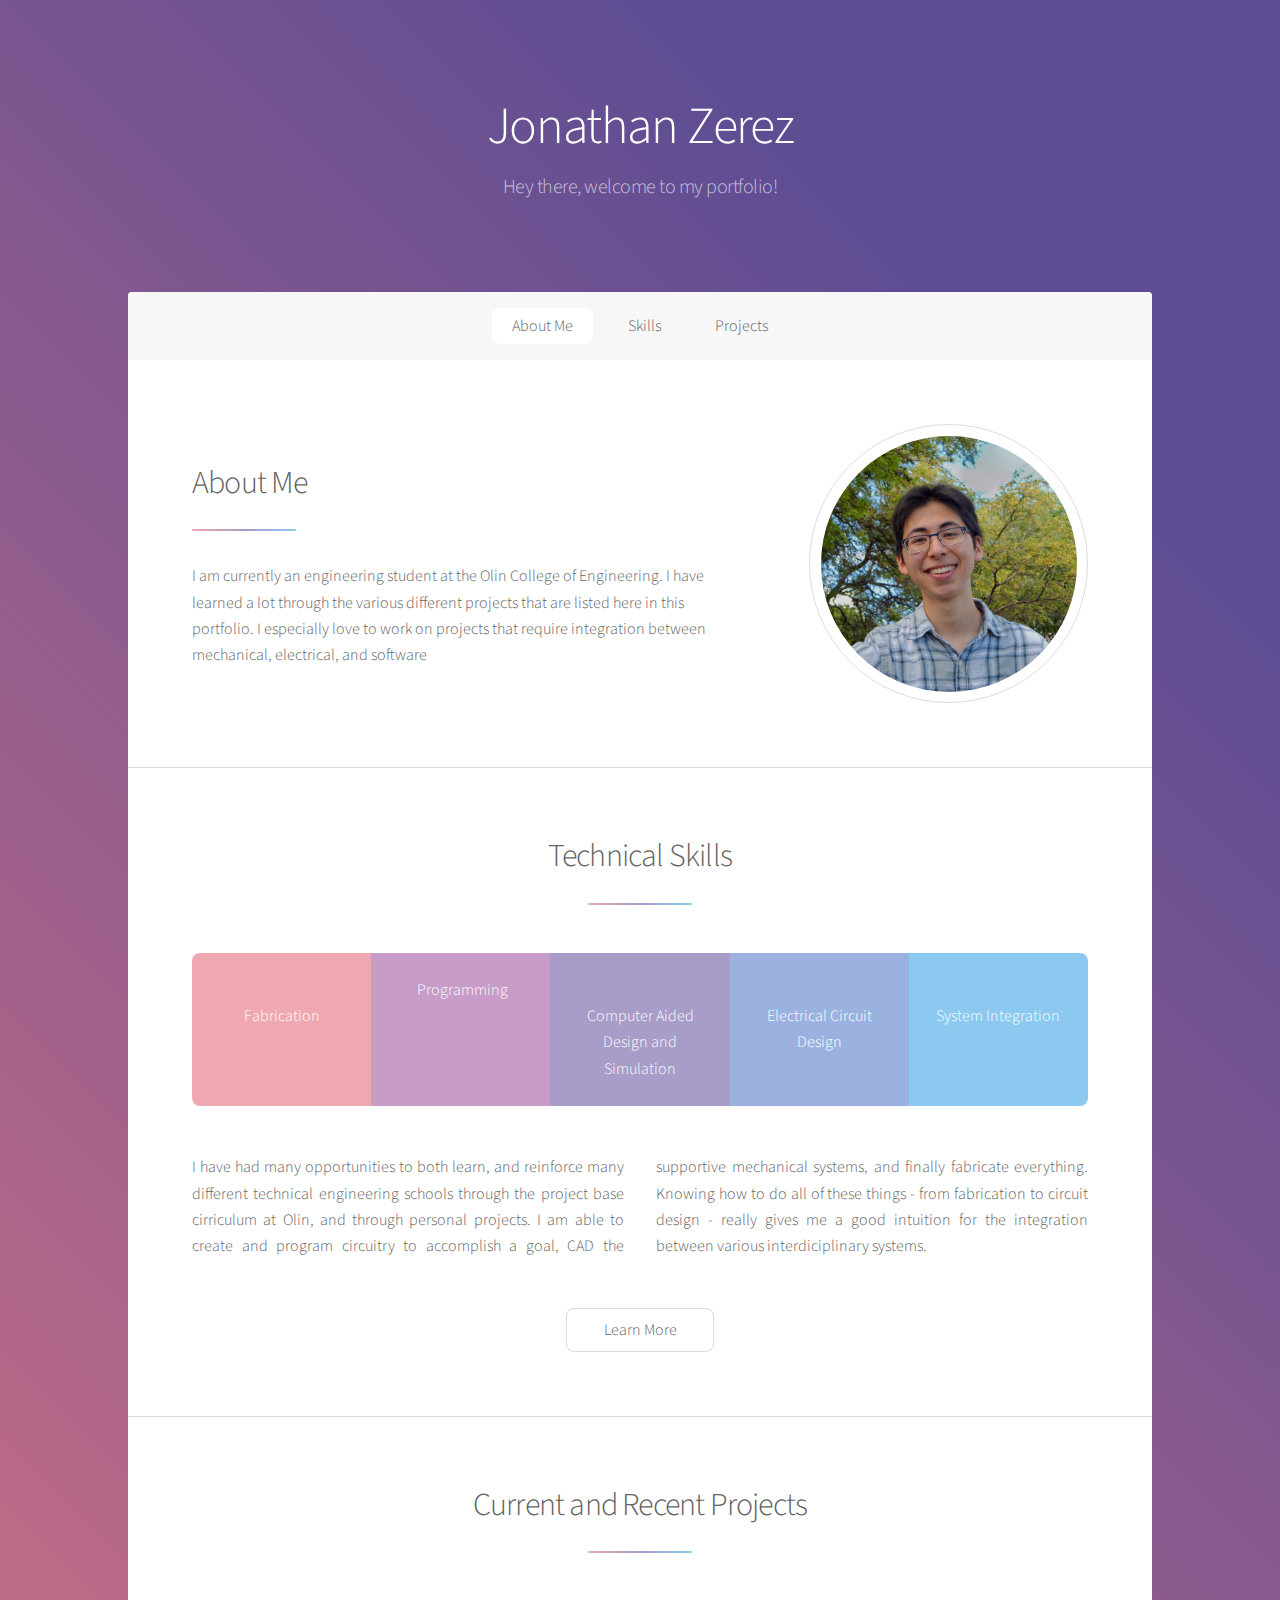
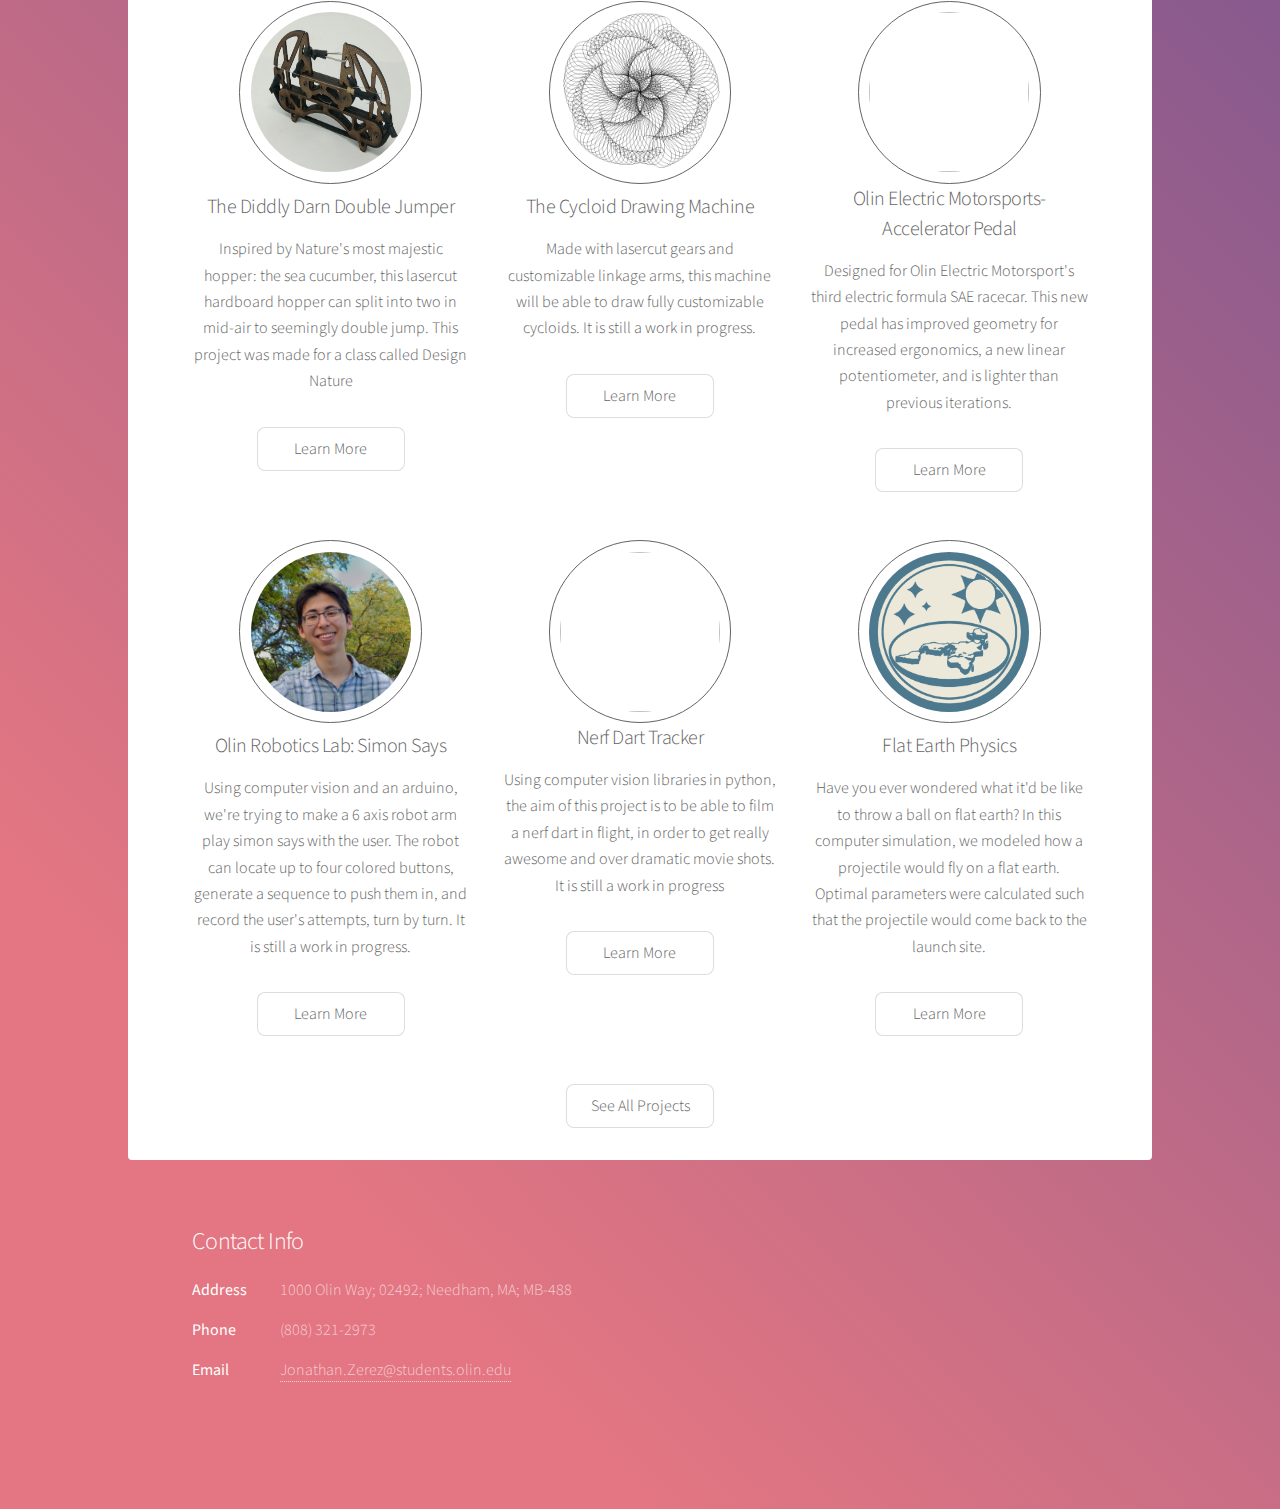
==== commit bd521022: "more content" ====
--- a/index.html
+++ b/index.html
@@ -30,9 +30,7 @@
 						<ul>
 							<li><a href="#intro" class="active">About Me</a></li>
 							<li><a href="#skills">Skills</a></li>
-							<li><a href="#first">Mechanical Projects</a></li>
-							<li><a href="#second">Electrical Projects</a></li>
-							<li><a href="#cta">Software Projects</a></li>
+							<li><a href="#first">Projects</a></li>
 						</ul>
 					</nav>
 
@@ -47,9 +45,7 @@
 											<h2>About Me</h2>
 										</header>
 										<p>I am currently an engineering student at the Olin College of Engineering. I have learned a lot through the various different projects that are listed here in this portfolio. I especially love to work on projects that require integration between mechanical, electrical, and software</p>
-										<ul class="actions">
-											<li><a href="generic.html" class="button">Learn More</a></li>
-										</ul>
+
 									</div>
 									<span class="image"><img src="images/pic01.jpg" alt="" /></span>
 								</div>
@@ -96,82 +92,68 @@
 						<!-- First Section -->
 							<section id="first" class="main special">
 								<header class="major">
-									<h2>Mechanical Projects</h2>
+									<h2>Current and Recent Projects</h2>
 								</header>
 								<ul class="features">
 									<li>
-										<!--span class="icon"><img src="images/pic01.jpg" alt="" /></span-->
 										<span class="image smol"><img src="images/Hopper1_crop.jpg" alt="" /></span>
 										<h3>The Diddly Darn Double Jumper</h3>
 										<p>Inspired by Nature's most majestic hopper: the sea cucumber, this lasercut hardboard hopper can split into two in mid-air to seemingly double jump. This project was made for a class called Design Nature</p>
-									</li>
-									<li>
-										<span class="image smol"><img src="images/pic01.jpg" alt="" /></span>
+										<a href="Projects/hopper.html" class="button">Learn More</a>
+									</li>
+									<li>
+										<span class="image smol"><img src="images/cycle.gif" alt="" /></span>
 										<h3>The Cycloid Drawing Machine</h3>
 										<p>Made with lasercut gears and customizable linkage arms, this machine will be able to draw fully customizable cycloids. It is still a work in progress.</p>
+										<a href="Projects/cycle.html" class="button">Learn More</a>
+									</li>
+									<li>
+										<span class="image smol"><img src="images/pedal1.jpg" alt="" /></span>
+										<h3>Olin Electric Motorsports-Accelerator Pedal</h3>
+										<p>Designed for Olin Electric Motorsport's third electric formula SAE racecar. This new pedal has improved geometry for increased ergonomics, a new linear potentiometer, and is lighter than previous iterations.</p>
+										<a href="Projects/pedal.html" class="button">Learn More</a>
+									</li>
+									<li>
+										<span class="image smol"><img src="images/pic01.jpg" alt="" /></span>
+										<h3>Olin Robotics Lab: Simon Says</h3>
+										<p>Using computer vision and an arduino, we're trying to make a 6 axis robot arm play simon says with the user. The robot can locate up to four colored buttons, generate a sequence to push them in, and record the user's attempts, turn by turn. It is still a work in progress.</p>
+										<a href="Projects/simon.html" class="button">Learn More</a>
+									</li>
+									<li>
+										<span class="image smol"><img src="images/nerf.png" alt="" /></span>
+										<h3>Nerf Dart Tracker</h3>
+										<p>Using computer vision libraries in python, the aim of this project is to be able to film a nerf dart in flight, in order to get really awesome and over dramatic movie shots. It is still a work in progress</p>
+										<a href="Projects/nerf.html" class="button">Learn More</a>
+									</li>
+									<li>
+										<span class="image smol"><img src="images/flat_earth.png" alt="" /></span>
+										<h3>Flat Earth Physics</h3>
+										<p>Have you ever wondered what it'd be like to throw a ball on flat earth? In this computer simulation, we modeled how a projectile would fly on a flat earth. Optimal parameters were calculated such that the projectile would come back to the launch site.</p>
+										<a href="Projects/flat-earth.html" class="button">Learn More</a>
+									</li>
+								</ul>
+								<a href="all-projects.html" class="button">See All Projects</a>
+							</section>
+
+
+						<!-- Get Started -->
+							<!--
+							<section id="cta" class="main special">
+								<header class="major">
+									<h2>Software Projects</h2>
+								</header>
+								<ul class="features">
+									<li>
+
+										<span class="image smol"><img src="images/flat_earth.png" alt="" /></span>
+										<h3>Flat Earth Physics</h3>
+										<p>Have you ever wondered what it'd be like to throw a ball on flat earth? In this computer simulation, we modeled how a projectile would fly on a flat earth. Optimal parameters were calculated such that the projectile would come back to the launch site.</p>
 									</li>
 									<li>
 										<span class="image smol"><img src="images/pic01.jpg" alt="" /></span>
 										<h3>Olin Electric Motorsports-Accelerator Pedal</h3>
 										<p>Designed for Olin Electric Motorsport's third electric formula SAE racecar. This new pedal has improved geometry for increased ergonomics, a new linear potentiometer, and is lighter than previous iterations.</p>
 									</li>
-								</ul>
-							</section>
-
-						<!-- Second Section -->
-							<section id="second" class="main special">
-								<header class="major">
-									<h2>Ipsum consequat</h2>
-									<p>Donec imperdiet consequat consequat. Suspendisse feugiat congue<br />
-									posuere. Nulla massa urna, fermentum eget quam aliquet.</p>
-								</header>
-								<ul class="statistics">
-									<li class="style1">
-										<span class="icon fa-code-fork"></span>
-										<strong>5,120</strong> Etiam
-									</li>
-									<li class="style2">
-										<span class="icon fa-folder-open-o"></span>
-										<strong>8,192</strong> Magna
-									</li>
-									<li class="style3">
-										<span class="icon fa-signal"></span>
-										<strong>2,048</strong> Tempus
-									</li>
-									<li class="style4">
-										<span class="icon fa-laptop"></span>
-										<strong>4,096</strong> Aliquam
-									</li>
-									<li class="style5">
-										<span class="icon fa-diamond"></span>
-										<strong>1,024</strong> Nullam
-									</li>
-								</ul>
-								<p class="content">Nam elementum nisl et mi a commodo porttitor. Morbi sit amet nisl eu arcu faucibus hendrerit vel a risus. Nam a orci mi, elementum ac arcu sit amet, fermentum pellentesque et purus. Integer maximus varius lorem, sed convallis diam accumsan sed. Etiam porttitor placerat sapien, sed eleifend a enim pulvinar faucibus semper quis ut arcu. Ut non nisl a mollis est efficitur vestibulum. Integer eget purus nec nulla mattis et accumsan ut magna libero. Morbi auctor iaculis porttitor. Sed ut magna ac risus et hendrerit scelerisque. Praesent eleifend lacus in lectus aliquam porta. Cras eu ornare dui curabitur lacinia.</p>
-								<footer class="major">
-									<ul class="actions">
-										<li><a href="generic.html" class="button">Learn More</a></li>
-									</ul>
-								</footer>
-							</section>
-
-						<!-- Get Started -->
-							<section id="cta" class="main special">
-								<header class="major">
-									<h2>Software Projects</h2>
-								</header>
-								<ul class="features">
-									<li>
-										<!--span class="icon"><img src="images/pic01.jpg" alt="" /></span-->
-										<span class="image smol"><img src="images/flat_earth.png" alt="" /></span>
-										<h3>Flat Earth Physics</h3>
-										<p>Have you ever wondered what it'd be like to throw a ball on flat earth? In this computer simulation, we modeled how a projectile would fly on a flat earth. Optimal parameters were calculated such that the projectile would come back to the launch site.</p>
-									</li>
-									<li>
-										<span class="image smol"><img src="images/pic01.jpg" alt="" /></span>
-										<h3>Olin Electric Motorsports-Accelerator Pedal</h3>
-										<p>Designed for Olin Electric Motorsport's third electric formula SAE racecar. This new pedal has improved geometry for increased ergonomics, a new linear potentiometer, and is lighter than previous iterations.</p>
-									</li>
 									<li>
 										<span class="image smol"><img src="images/pic01.jpg" alt="" /></span>
 										<h3>Olin Robotics Lab: Simon Says</h3>
@@ -179,6 +161,8 @@
 									</li>
 
 								</ul>
+								-->
+
 							<!--
 								<header class="major">
 									<h2>Congue imperdiet</h2>
@@ -193,21 +177,16 @@
 								</footer>
 
 							-->
-							</section>
+
+							<!--</section>-->
+
 
 					</div>
 
 				<!-- Footer -->
 					<footer id="footer">
 						<section>
-							<h2>Aliquam sed mauris</h2>
-							<p>Sed lorem ipsum dolor sit amet et nullam consequat feugiat consequat magna adipiscing tempus etiam dolore veroeros. eget dapibus mauris. Cras aliquet, nisl ut viverra sollicitudin, ligula erat egestas velit, vitae tincidunt odio.</p>
-							<ul class="actions">
-								<li><a href="generic.html" class="button">Learn More</a></li>
-							</ul>
-						</section>
-						<section>
-							<h2>Etiam feugiat</h2>
+							<h2>Contact Info</h2>
 							<dl class="alt">
 								<dt>Address</dt>
 								<dd>1000 Olin Way; 02492; Needham, MA; MB-488</dd>
@@ -240,4 +219,4 @@
 			<script src="assets/js/main.js"></script>
 
 	</body>
-</html>+</html>
--- a/assets/css/main.css
+++ b/assets/css/main.css
@@ -2460,6 +2460,7 @@
 			}
 
 		.image.main {
+
 			display: block;
 			margin: 0 0 3em 0;
 			width: 100%;
@@ -2468,7 +2469,28 @@
 			.image.main img {
 				width: 100%;
 			}
-
+		.image.gallery {
+			display: block;
+			margin: auto auto 3em auto;
+			width: 30em;
+
+		}
+			.image.gallery img {
+				display: block;
+				margin: auto auto 3em auto;
+				width: 30em;
+			}
+		.image.rows {
+			display: block;
+			margin: auto auto 3em auto;
+			padding: inherit;
+			height: 20em;
+		}
+			.image.rows  img{
+				display: block;
+				margin: auto auto 3em auto;
+				height: 18em;
+			}
 		.image.smol {
 			display: inline-block;
 
@@ -3816,4 +3838,4 @@
 				max-width: 100%;
 			}
 
-		}+		}
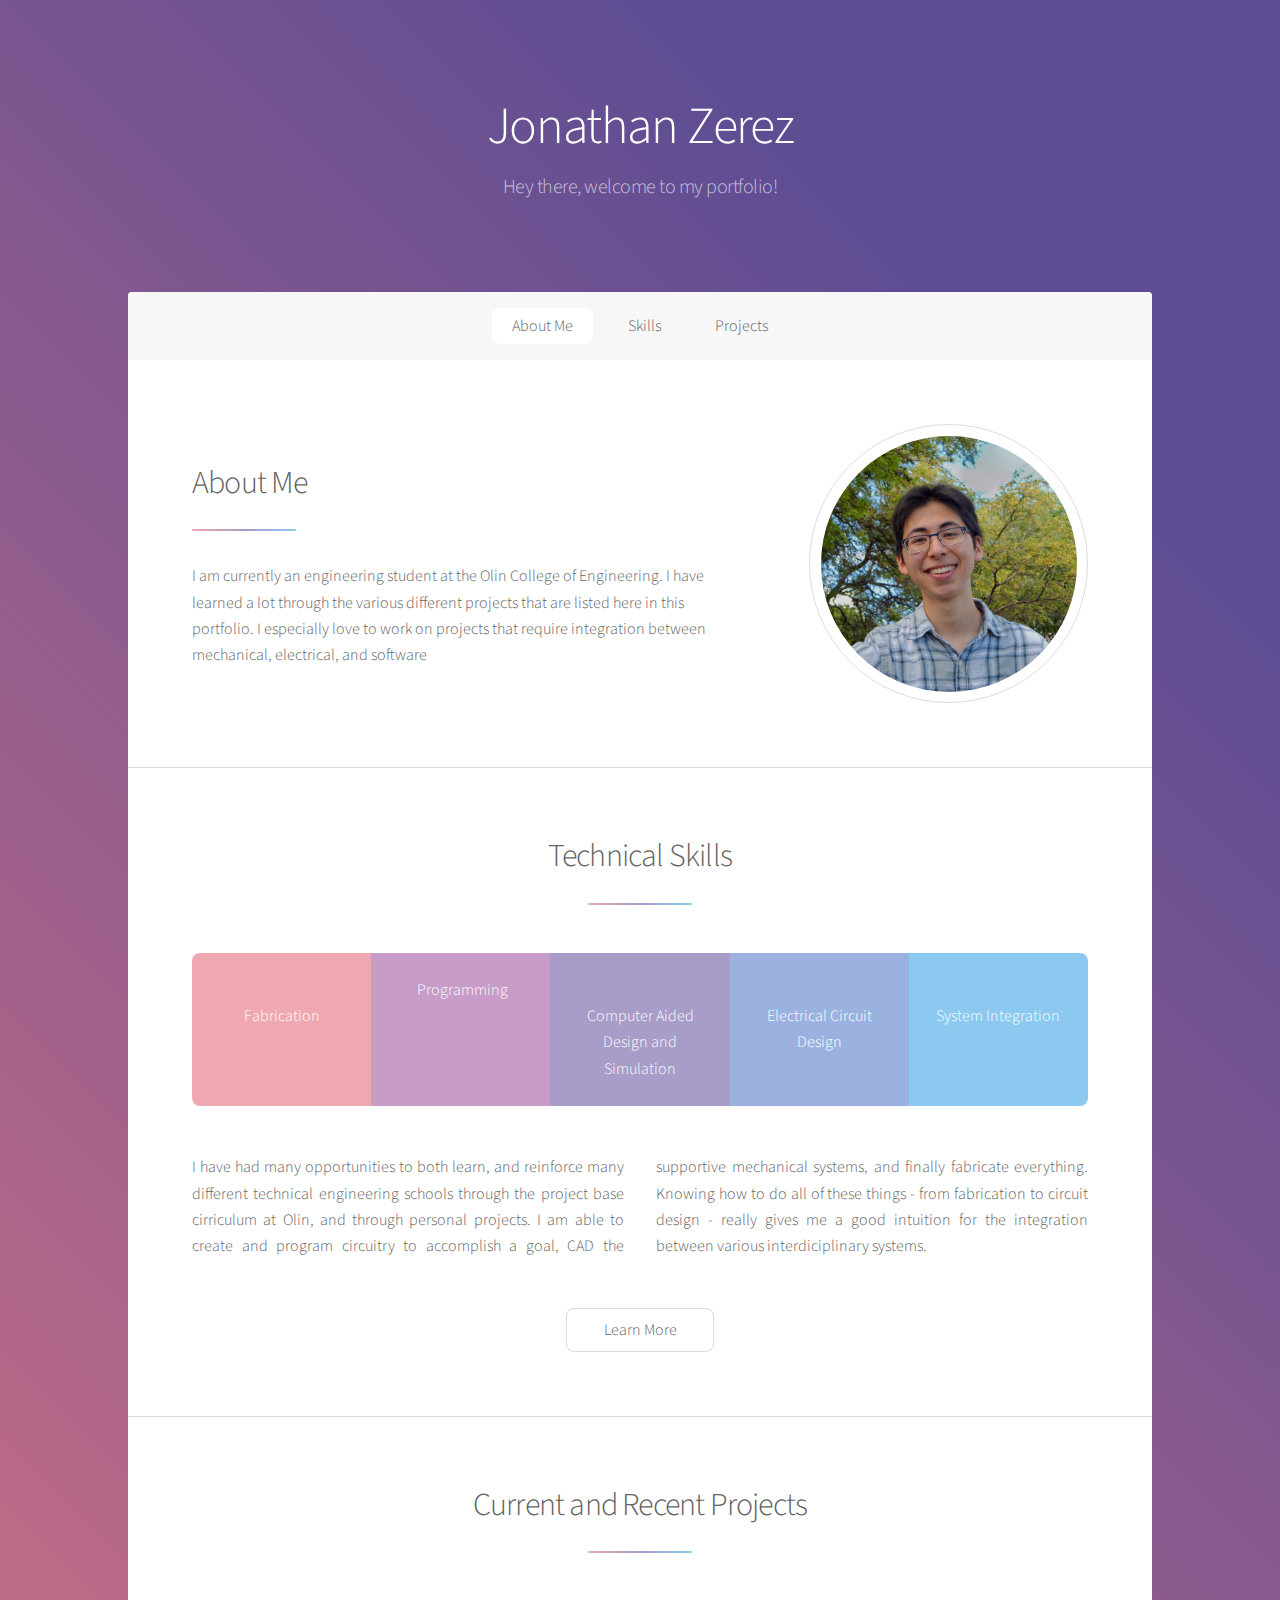
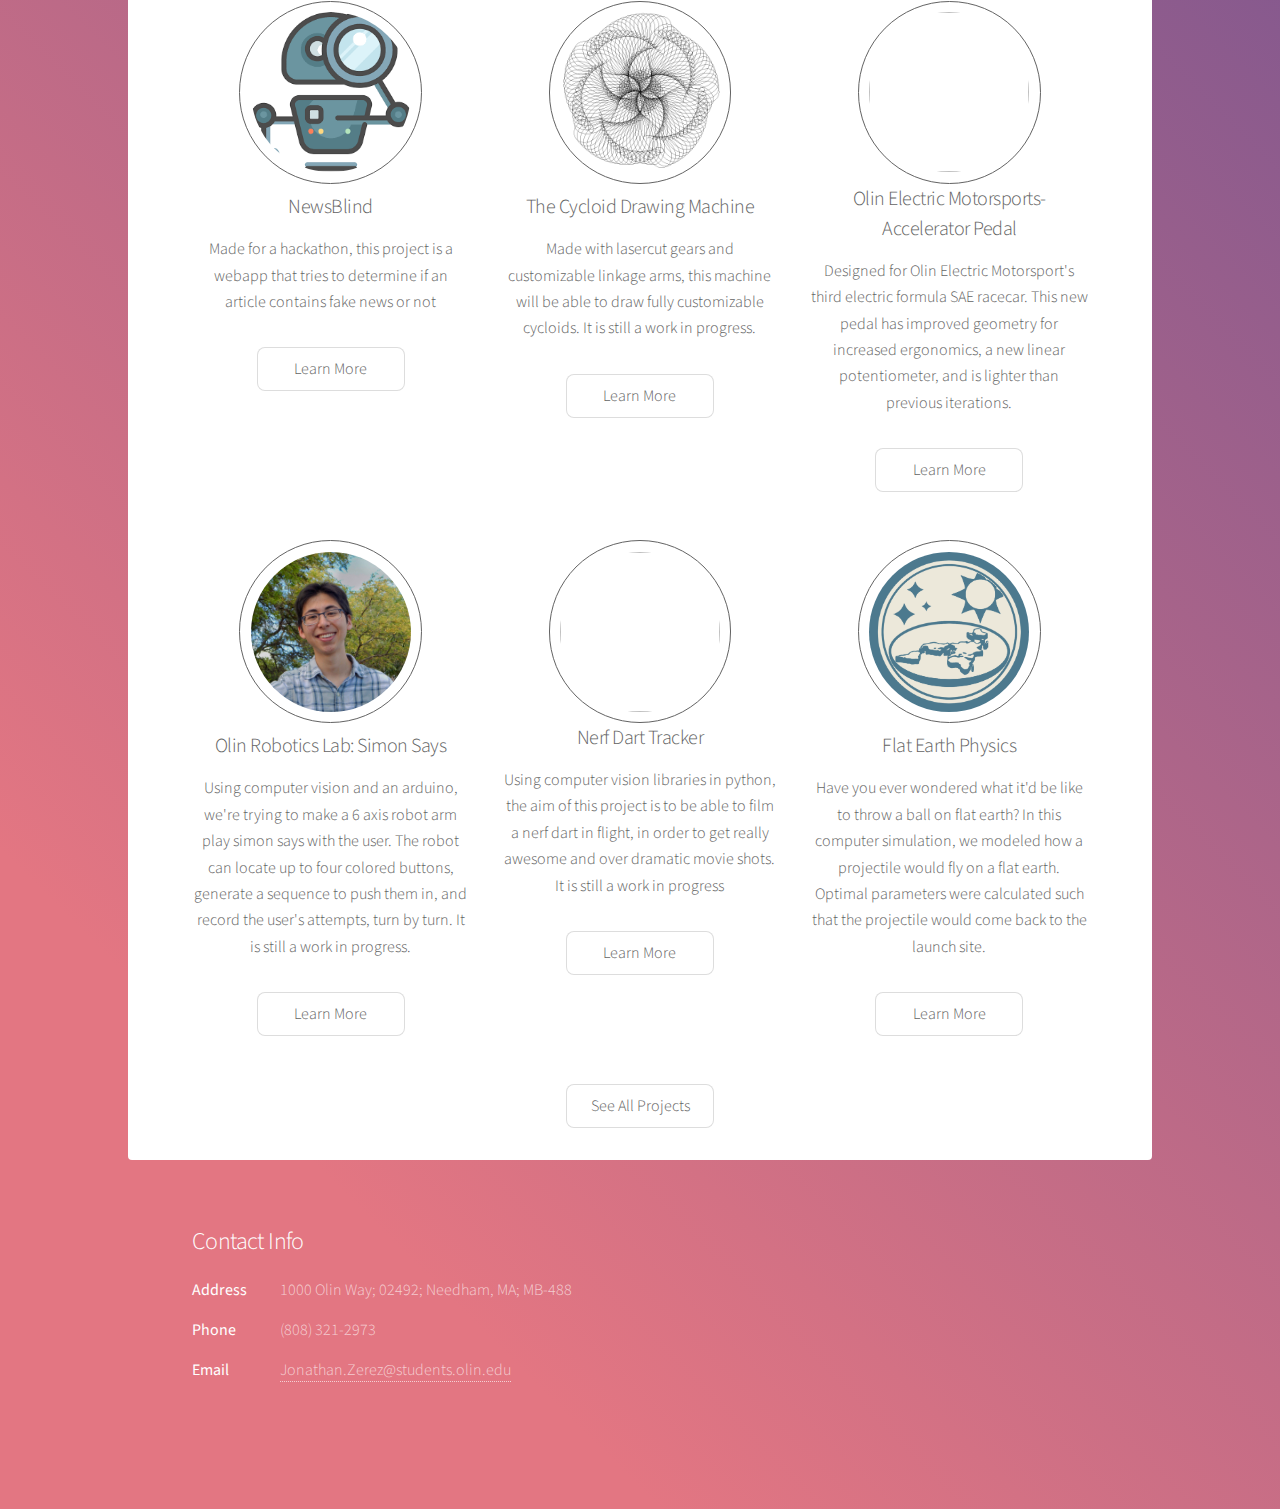
==== commit 56c0ba61: "minor tweaks" ====
--- a/index.html
+++ b/index.html
@@ -96,10 +96,10 @@
 								</header>
 								<ul class="features">
 									<li>
-										<span class="image smol"><img src="images/Hopper1_crop.jpg" alt="" /></span>
-										<h3>The Diddly Darn Double Jumper</h3>
-										<p>Inspired by Nature's most majestic hopper: the sea cucumber, this lasercut hardboard hopper can split into two in mid-air to seemingly double jump. This project was made for a class called Design Nature</p>
-										<a href="Projects/hopper.html" class="button">Learn More</a>
+										<span class="image smol"><img src="images/newsblind.png" alt="" /></span>
+										<h3>NewsBlind</h3>
+										<p>Made for a hackathon, this project is a webapp that tries to determine if an article contains fake news or not</p>
+										<a href="Projects/newsblind.html" class="button">Learn More</a>
 									</li>
 									<li>
 										<span class="image smol"><img src="images/cycle.gif" alt="" /></span>
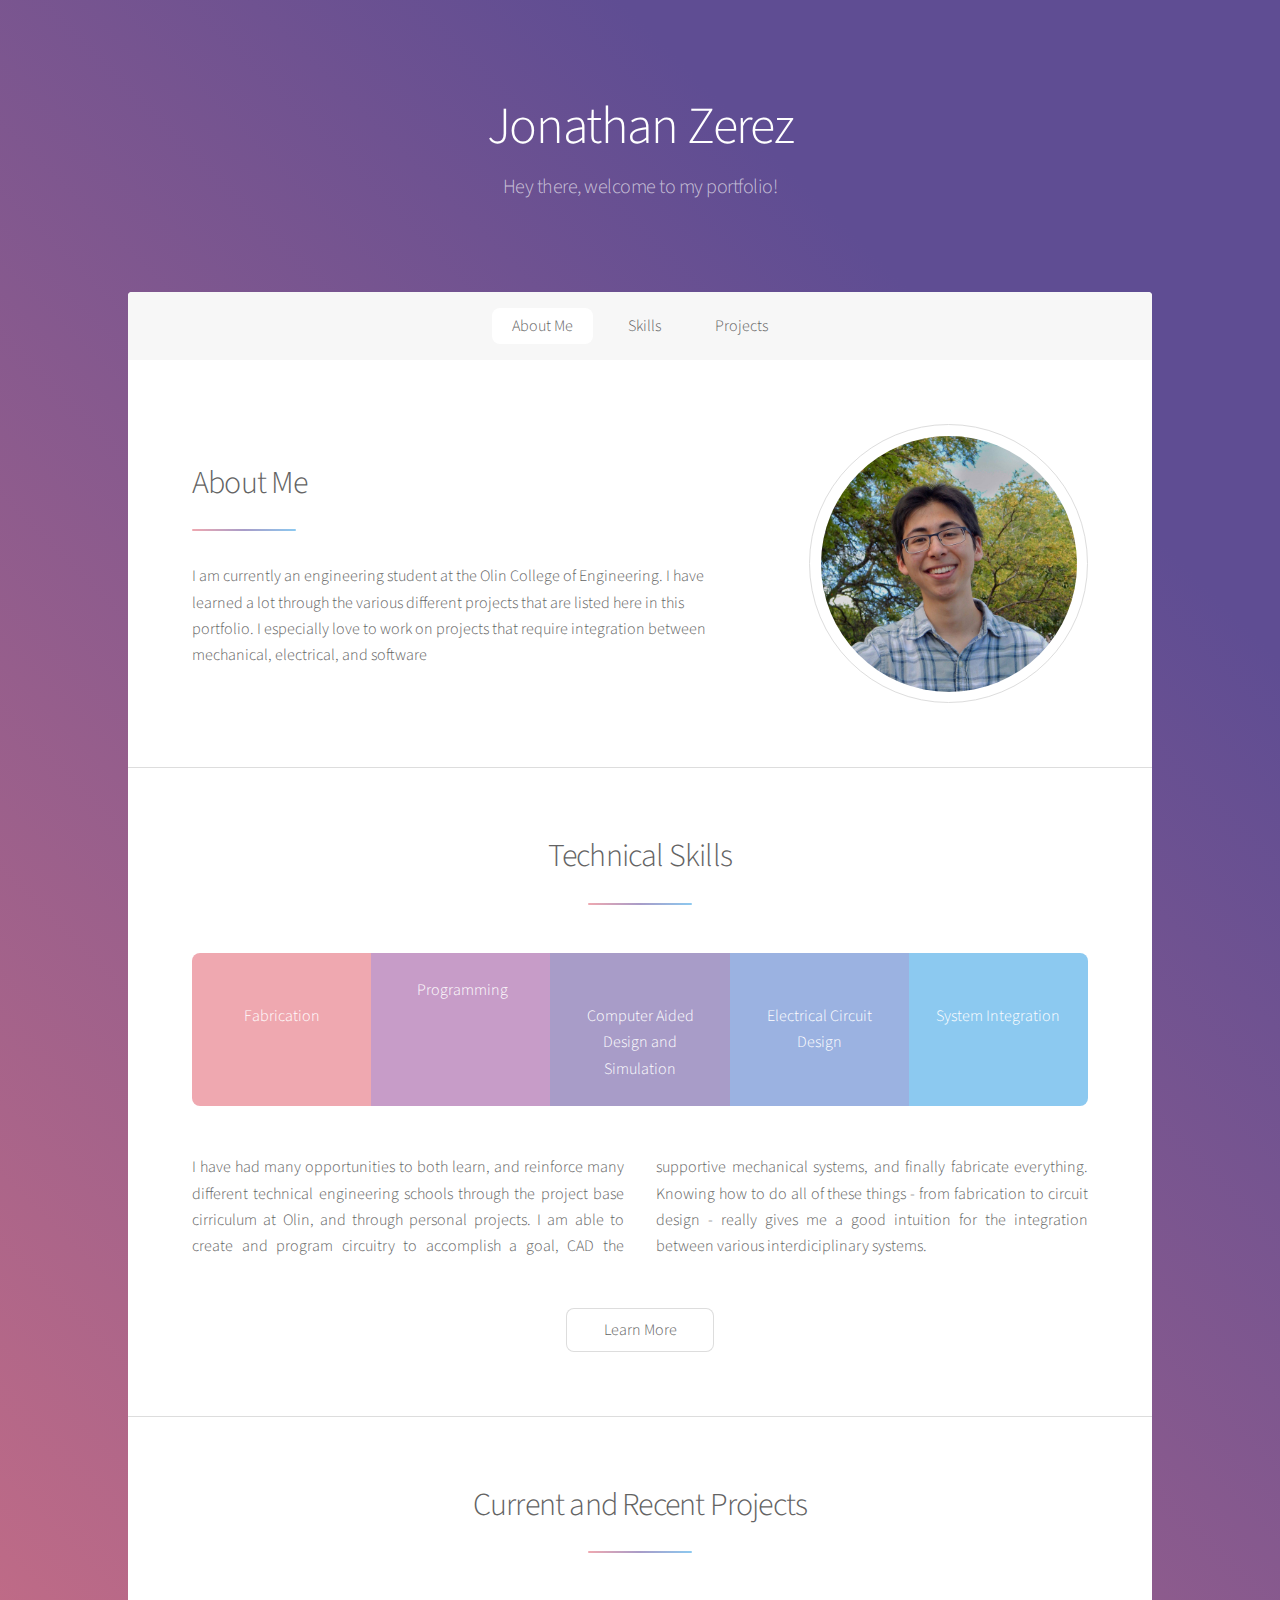
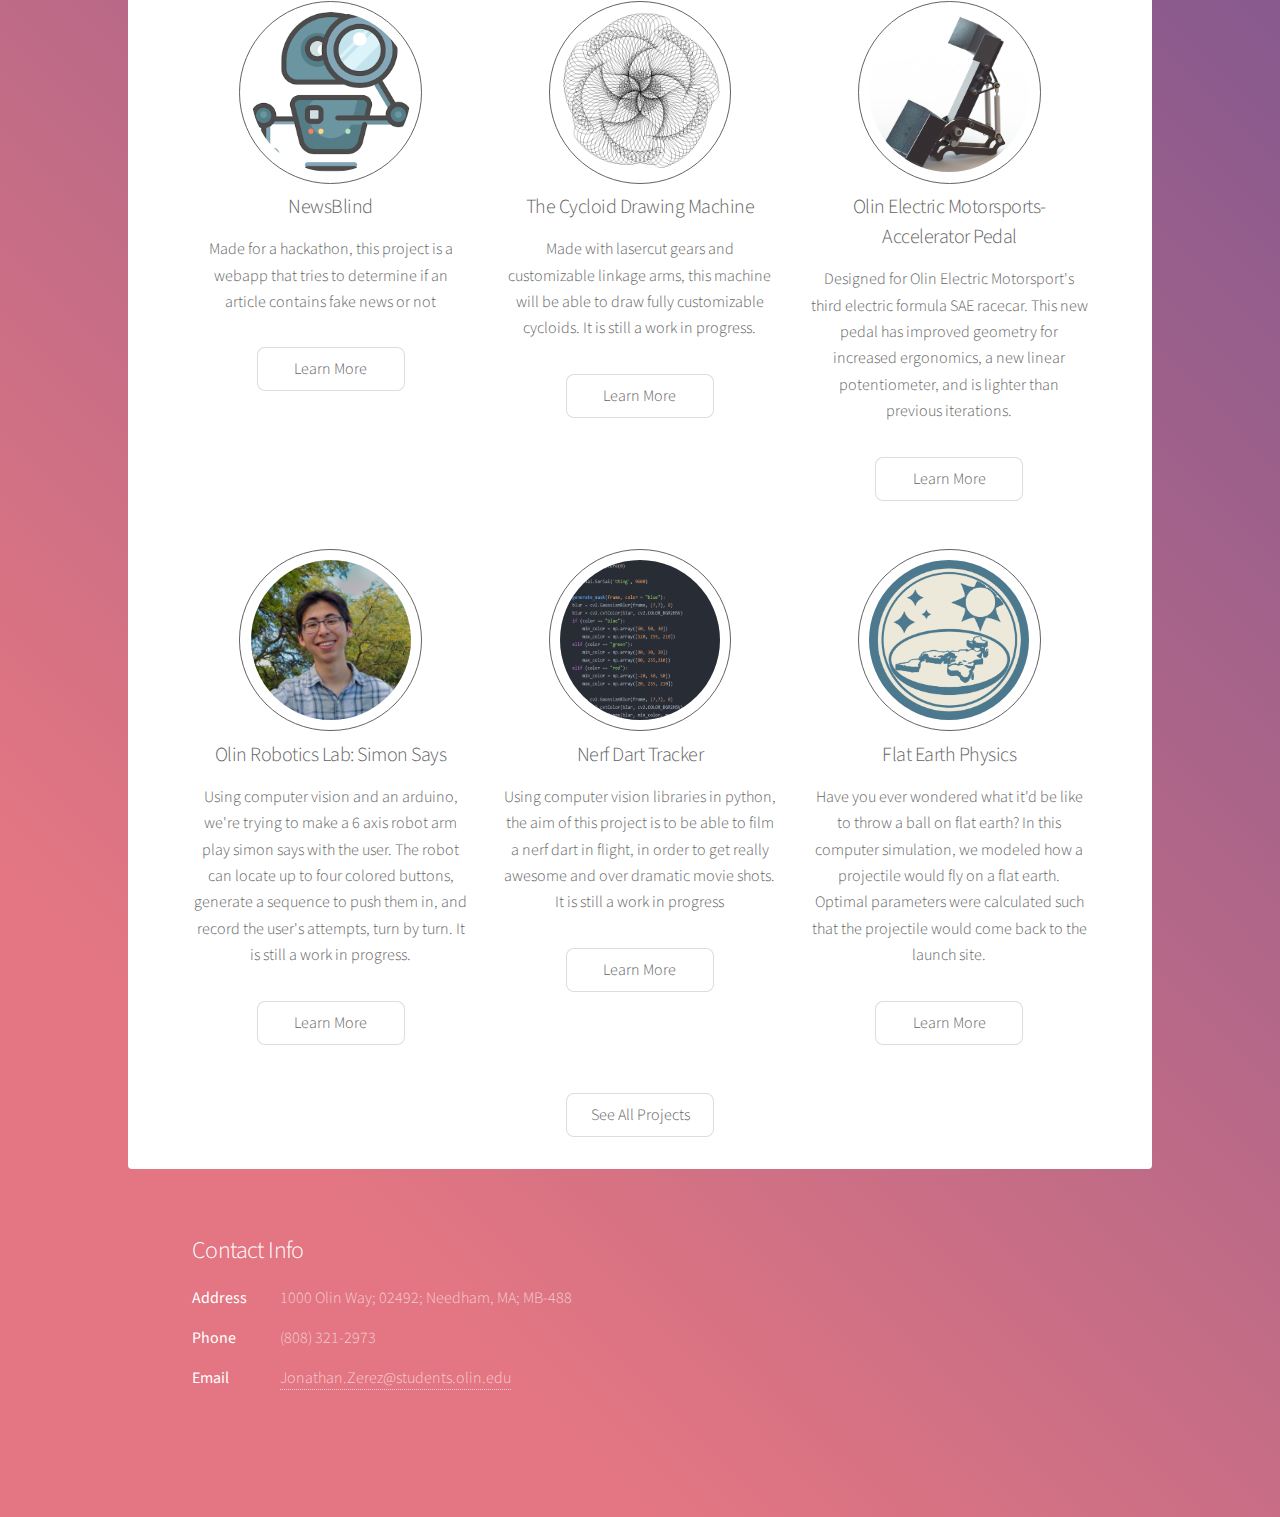
==== commit 4d2ef513: "img" ====
--- a/index.html
+++ b/index.html
@@ -108,7 +108,7 @@
 										<a href="Projects/cycle.html" class="button">Learn More</a>
 									</li>
 									<li>
-										<span class="image smol"><img src="images/pedal1.jpg" alt="" /></span>
+										<span class="image smol"><img src="images/pedal1.JPG" alt="" /></span>
 										<h3>Olin Electric Motorsports-Accelerator Pedal</h3>
 										<p>Designed for Olin Electric Motorsport's third electric formula SAE racecar. This new pedal has improved geometry for increased ergonomics, a new linear potentiometer, and is lighter than previous iterations.</p>
 										<a href="Projects/pedal.html" class="button">Learn More</a>
@@ -120,7 +120,7 @@
 										<a href="Projects/simon.html" class="button">Learn More</a>
 									</li>
 									<li>
-										<span class="image smol"><img src="images/nerf.png" alt="" /></span>
+										<span class="image smol"><img src="images/nerf.PNG" alt="" /></span>
 										<h3>Nerf Dart Tracker</h3>
 										<p>Using computer vision libraries in python, the aim of this project is to be able to film a nerf dart in flight, in order to get really awesome and over dramatic movie shots. It is still a work in progress</p>
 										<a href="Projects/nerf.html" class="button">Learn More</a>
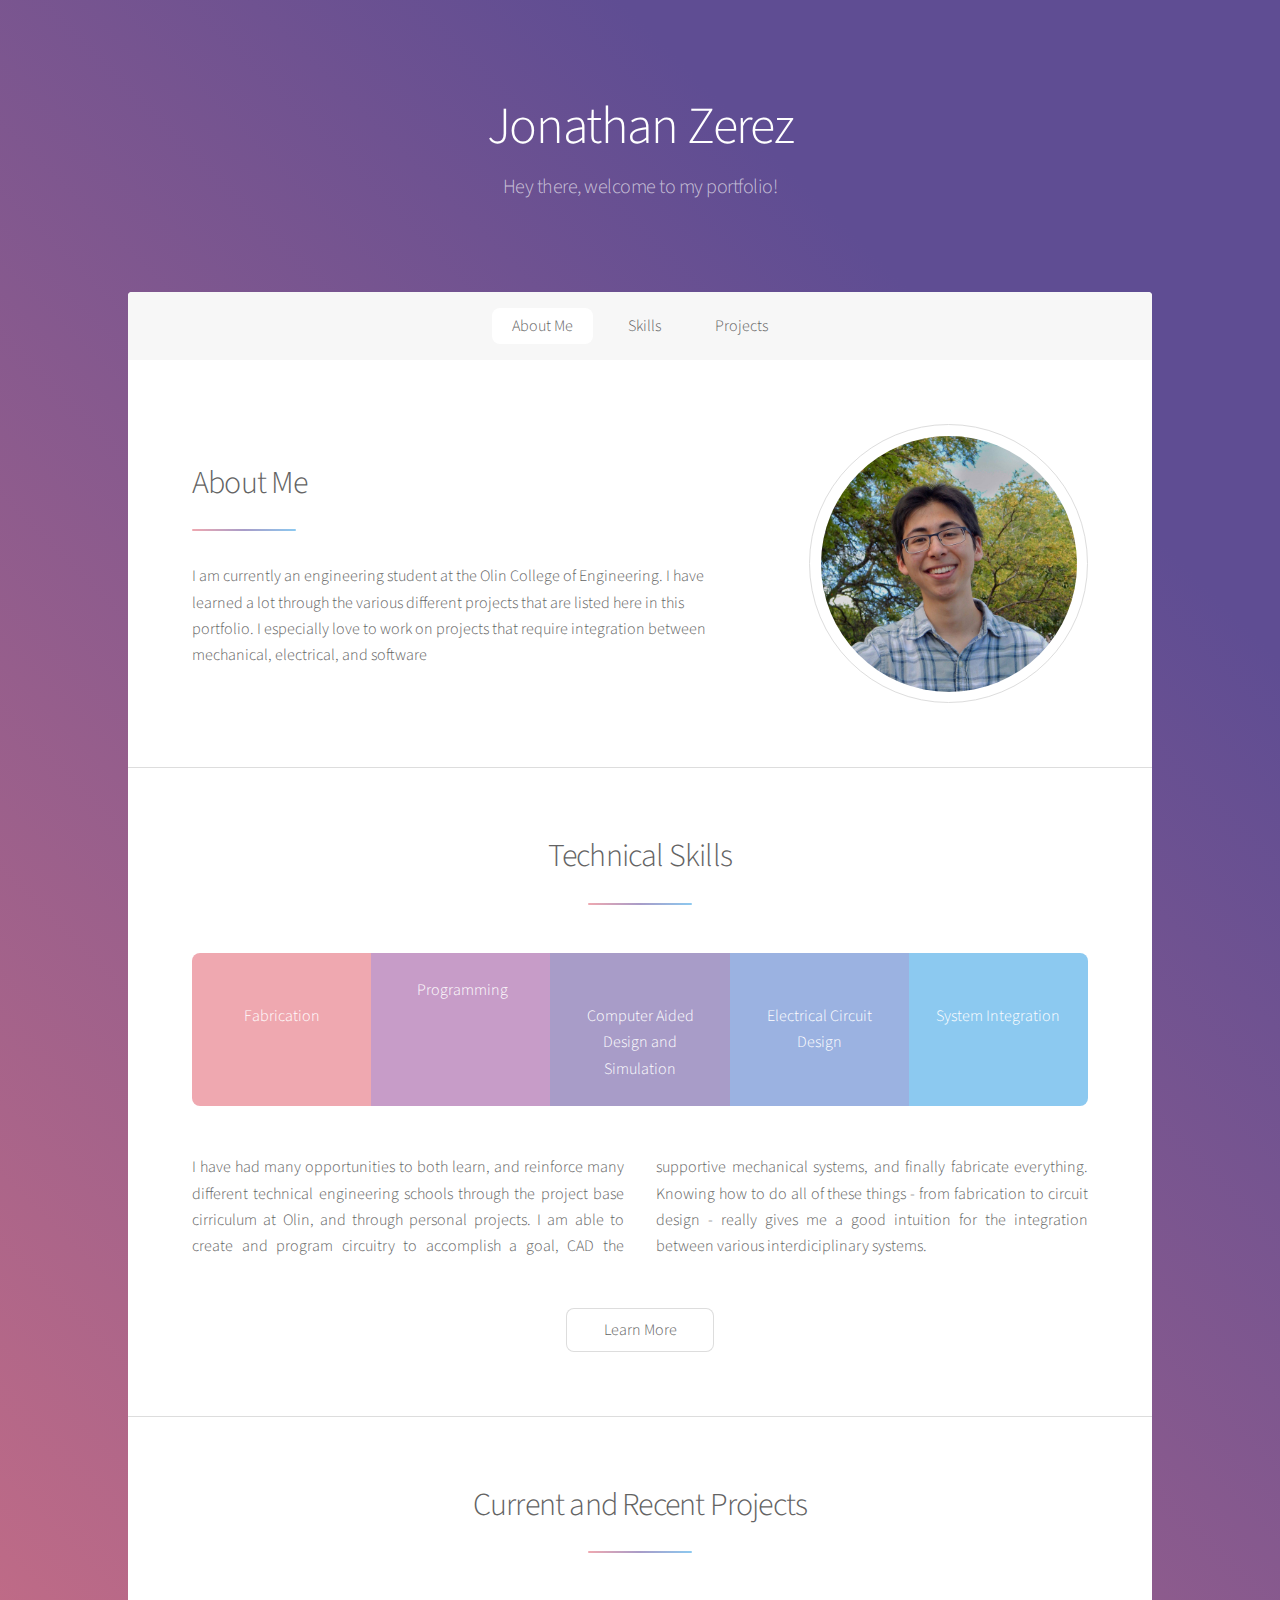
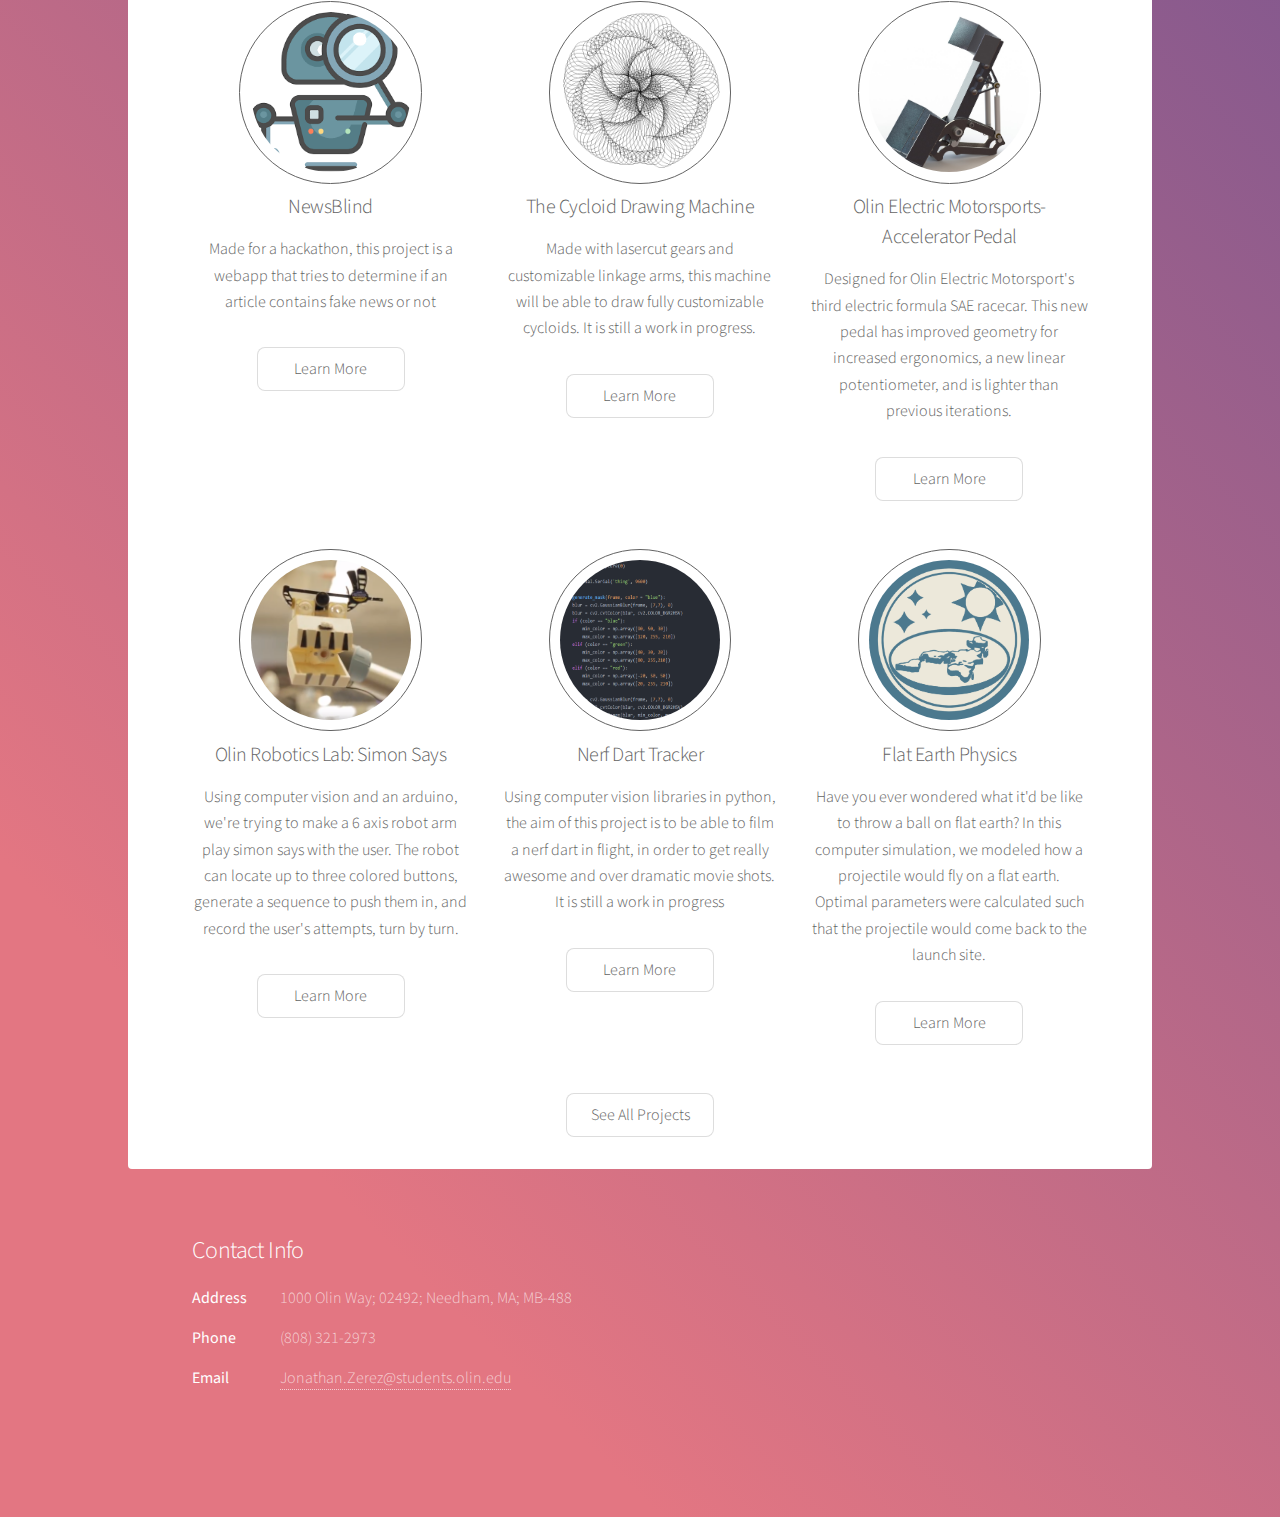
==== commit 737ae8bb: "finalizing tweaks" ====
--- a/index.html
+++ b/index.html
@@ -114,9 +114,9 @@
 										<a href="Projects/pedal.html" class="button">Learn More</a>
 									</li>
 									<li>
-										<span class="image smol"><img src="images/pic01.jpg" alt="" /></span>
+										<span class="image smol"><img src="images/Draco.png" alt="" /></span>
 										<h3>Olin Robotics Lab: Simon Says</h3>
-										<p>Using computer vision and an arduino, we're trying to make a 6 axis robot arm play simon says with the user. The robot can locate up to four colored buttons, generate a sequence to push them in, and record the user's attempts, turn by turn. It is still a work in progress.</p>
+										<p>Using computer vision and an arduino, we're trying to make a 6 axis robot arm play simon says with the user. The robot can locate up to three colored buttons, generate a sequence to push them in, and record the user's attempts, turn by turn.</p>
 										<a href="Projects/simon.html" class="button">Learn More</a>
 									</li>
 									<li>
--- a/assets/css/main.css
+++ b/assets/css/main.css
@@ -2463,11 +2463,11 @@
 
 			display: block;
 			margin: 0 0 3em 0;
-			width: 100%;
+			width: 95%;
 		}
 
 			.image.main img {
-				width: 100%;
+				width: 95%;
 			}
 		.image.gallery {
 			display: block;
